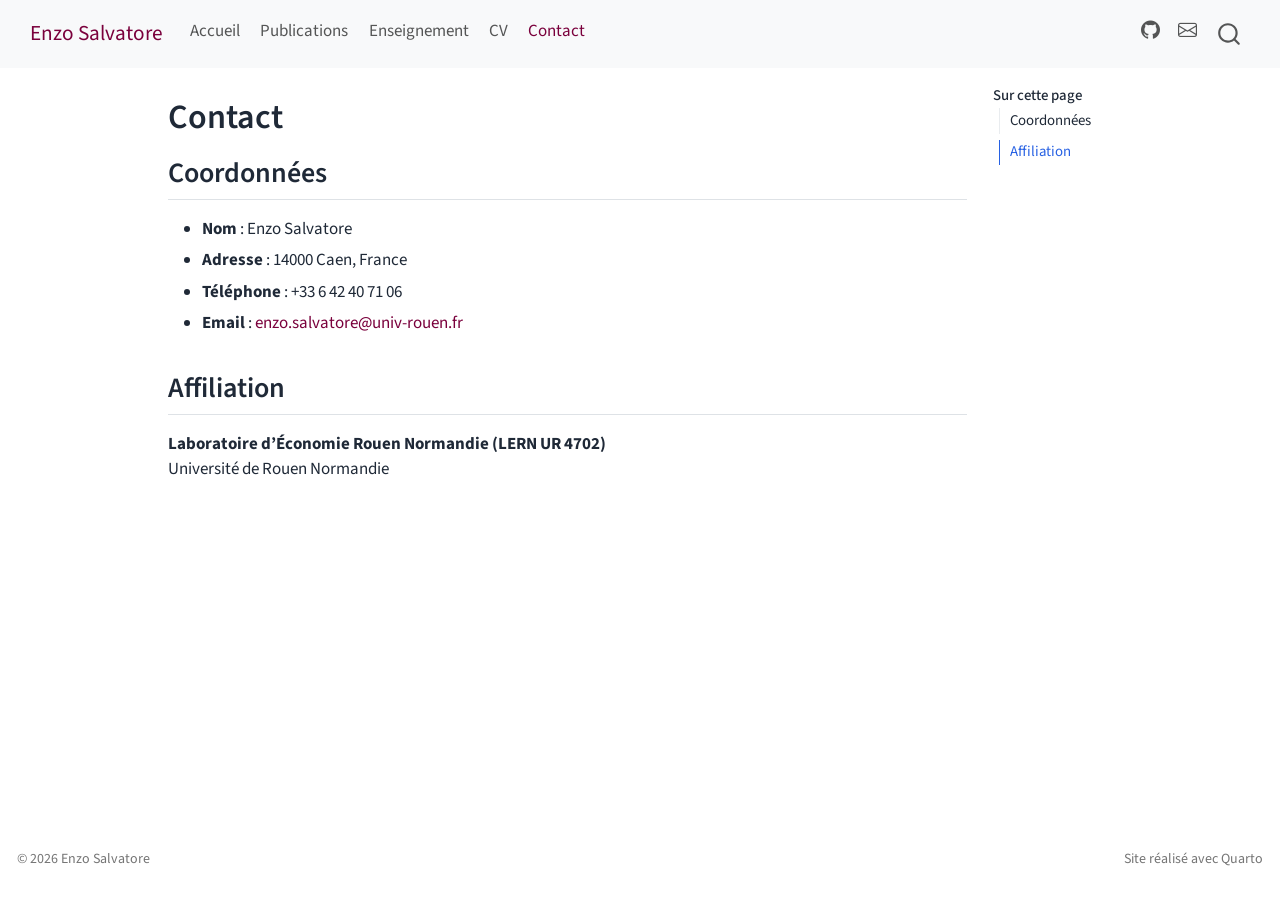
==== docs/contact.html @ 24134908 "Premier site" ====
<!DOCTYPE html>
<html xmlns="http://www.w3.org/1999/xhtml" lang="fr" xml:lang="fr"><head>

<meta charset="utf-8">
<meta name="generator" content="quarto-1.9.36">

<meta name="viewport" content="width=device-width, initial-scale=1.0, user-scalable=yes">


<title>Contact – Enzo Salvatore</title>
<style>
/* Default styles provided by pandoc.
** See https://pandoc.org/MANUAL.html#variables-for-html for config info.
*/
code{white-space: pre-wrap;}
span.smallcaps{font-variant: small-caps;}
div.columns{display: flex; gap: min(4vw, 1.5em);}
div.column{flex: auto; overflow-x: auto;}
div.hanging-indent{margin-left: 1.5em; text-indent: -1.5em;}
ul.task-list{list-style: none;}
ul.task-list li input[type="checkbox"] {
  width: 0.8em;
  margin: 0 0.8em 0.2em -1em; /* quarto-specific, see https://github.com/quarto-dev/quarto-cli/issues/4556 */ 
  vertical-align: middle;
}
</style>


<script src="site_libs/quarto-nav/quarto-nav.js"></script>
<script src="site_libs/quarto-nav/headroom.min.js"></script>
<script src="site_libs/clipboard/clipboard.min.js"></script>
<script src="site_libs/quarto-search/autocomplete.umd.js"></script>
<script src="site_libs/quarto-search/fuse.min.js"></script>
<script src="site_libs/quarto-search/quarto-search.js"></script>
<meta name="quarto:offset" content="./">
<script src="site_libs/quarto-html/quarto.js" type="module"></script>
<script src="site_libs/quarto-html/tabsets/tabsets.js" type="module"></script>
<script src="site_libs/quarto-html/popper.min.js"></script>
<script src="site_libs/quarto-html/tippy.umd.min.js"></script>
<script src="site_libs/quarto-html/anchor.min.js"></script>
<link href="site_libs/quarto-html/tippy.css" rel="stylesheet">
<link href="site_libs/quarto-html/quarto-syntax-highlighting-845c23b38eaddc0f92fda52bfe77a8c8.css" rel="stylesheet" id="quarto-text-highlighting-styles">
<script src="site_libs/bootstrap/bootstrap.min.js"></script>
<link href="site_libs/bootstrap/bootstrap-icons.css" rel="stylesheet">
<link href="site_libs/bootstrap/bootstrap-a0f9fd0d421825b736dc1bbcbcba2219.min.css" rel="stylesheet" append-hash="true" id="quarto-bootstrap" data-mode="light">
<script id="quarto-search-options" type="application/json">{
  "location": "navbar",
  "copy-button": false,
  "collapse-after": 3,
  "panel-placement": "end",
  "type": "overlay",
  "limit": 50,
  "keyboard-shortcut": [
    "f",
    "/",
    "s"
  ],
  "show-item-context": false,
  "language": {
    "search-no-results-text": "Pas de résultats",
    "search-matching-documents-text": "documents trouvés",
    "search-copy-link-title": "Copier le lien vers la recherche",
    "search-hide-matches-text": "Cacher les correspondances additionnelles",
    "search-more-match-text": "correspondance de plus dans ce document",
    "search-more-matches-text": "correspondances de plus dans ce document",
    "search-clear-button-title": "Effacer",
    "search-text-placeholder": "",
    "search-detached-cancel-button-title": "Annuler",
    "search-submit-button-title": "Envoyer",
    "search-label": "Recherche"
  }
}</script>
<style>html{ scroll-behavior: smooth; }</style>


<link rel="stylesheet" href="styles.css">
</head>

<body class="nav-fixed quarto-light">

<div id="quarto-search-results"></div>
  <header id="quarto-header" class="headroom fixed-top">
    <nav class="navbar navbar-expand-lg " data-bs-theme="dark">
      <div class="navbar-container container-fluid">
      <div class="navbar-brand-container mx-auto">
    <a class="navbar-brand" href="./index.html">
    <span class="navbar-title">Enzo Salvatore</span>
    </a>
  </div>
            <div id="quarto-search" class="" title="Recherche"></div>
          <button class="navbar-toggler" type="button" data-bs-toggle="collapse" data-bs-target="#navbarCollapse" aria-controls="navbarCollapse" role="menu" aria-expanded="false" aria-label="Basculer la navigation" onclick="if (window.quartoToggleHeadroom) { window.quartoToggleHeadroom(); }">
  <span class="navbar-toggler-icon"></span>
</button>
          <div class="collapse navbar-collapse" id="navbarCollapse">
            <ul class="navbar-nav navbar-nav-scroll me-auto">
  <li class="nav-item">
    <a class="nav-link" href="./index.html"> 
<span class="menu-text">Accueil</span></a>
  </li>  
  <li class="nav-item">
    <a class="nav-link" href="./publications.html"> 
<span class="menu-text">Publications</span></a>
  </li>  
  <li class="nav-item">
    <a class="nav-link" href="./enseignement.html"> 
<span class="menu-text">Enseignement</span></a>
  </li>  
  <li class="nav-item">
    <a class="nav-link" href="./cv.html"> 
<span class="menu-text">CV</span></a>
  </li>  
  <li class="nav-item">
    <a class="nav-link active" href="./contact.html" aria-current="page"> 
<span class="menu-text">Contact</span></a>
  </li>  
</ul>
            <ul class="navbar-nav navbar-nav-scroll ms-auto">
  <li class="nav-item compact">
    <a class="nav-link" href="https://github.com/VOTRE-USERNAME"> <i class="bi bi-github" role="img">
</i> 
<span class="menu-text"></span></a>
  </li>  
  <li class="nav-item compact">
    <a class="nav-link" href="mailto:enzo.salvatore@univ-rouen.fr"> <i class="bi bi-envelope" role="img">
</i> 
<span class="menu-text"></span></a>
  </li>  
</ul>
          </div> <!-- /navcollapse -->
            <div class="quarto-navbar-tools">
</div>
      </div> <!-- /container-fluid -->
    </nav>
</header>
<!-- content -->
<div id="quarto-content" class="quarto-container page-columns page-rows-contents page-layout-article page-navbar">
<!-- sidebar -->
<!-- margin-sidebar -->
    <div id="quarto-margin-sidebar" class="sidebar margin-sidebar">
        <nav id="TOC" role="doc-toc" class="toc-active">
    <h2 id="toc-title">Sur cette page</h2>
   
  <ul>
  <li><a href="#coordonnées" id="toc-coordonnées" class="nav-link active" data-scroll-target="#coordonnées">Coordonnées</a></li>
  <li><a href="#affiliation" id="toc-affiliation" class="nav-link" data-scroll-target="#affiliation">Affiliation</a></li>
  </ul>
</nav>
    </div>
<!-- main -->
<main class="content" id="quarto-document-content">

<header id="title-block-header" class="quarto-title-block default">
<div class="quarto-title">
<h1 class="title">Contact</h1>
</div>



<div class="quarto-title-meta">

    
  
    
  </div>
  


</header>


<section id="coordonnées" class="level2">
<h2 class="anchored" data-anchor-id="coordonnées">Coordonnées</h2>
<ul>
<li><strong>Nom</strong> : Enzo Salvatore</li>
<li><strong>Adresse</strong> : 14000 Caen, France</li>
<li><strong>Téléphone</strong> : +33 6 42 40 71 06</li>
<li><strong>Email</strong> : <a href="mailto:enzo.salvatore@univ-rouen.fr">enzo.salvatore@univ-rouen.fr</a></li>
</ul>
</section>
<section id="affiliation" class="level2">
<h2 class="anchored" data-anchor-id="affiliation">Affiliation</h2>
<p><strong>Laboratoire d’Économie Rouen Normandie (LERN UR 4702)</strong><br>
Université de Rouen Normandie</p>


</section>

</main> <!-- /main -->
<script id="quarto-html-after-body" type="application/javascript">
  window.document.addEventListener("DOMContentLoaded", function (event) {
    const icon = "";
    const anchorJS = new window.AnchorJS();
    anchorJS.options = {
      placement: 'right',
      icon: icon
    };
    anchorJS.add('.anchored');
    const isCodeAnnotation = (el) => {
      for (const clz of el.classList) {
        if (clz.startsWith('code-annotation-')) {                     
          return true;
        }
      }
      return false;
    }
    const onCopySuccess = function(e) {
      // button target
      const button = e.trigger;
      // don't keep focus
      button.blur();
      // flash "checked"
      button.classList.add('code-copy-button-checked');
      var currentTitle = button.getAttribute("title");
      button.setAttribute("title", "Copié");
      let tooltip;
      if (window.bootstrap) {
        button.setAttribute("data-bs-toggle", "tooltip");
        button.setAttribute("data-bs-placement", "left");
        button.setAttribute("data-bs-title", "Copié");
        tooltip = new bootstrap.Tooltip(button, 
          { trigger: "manual", 
            customClass: "code-copy-button-tooltip",
            offset: [0, -8]});
        tooltip.show();    
      }
      setTimeout(function() {
        if (tooltip) {
          tooltip.hide();
          button.removeAttribute("data-bs-title");
          button.removeAttribute("data-bs-toggle");
          button.removeAttribute("data-bs-placement");
        }
        button.setAttribute("title", currentTitle);
        button.classList.remove('code-copy-button-checked');
      }, 1000);
      // clear code selection
      e.clearSelection();
    }
    const getTextToCopy = function(trigger) {
      const outerScaffold = trigger.parentElement.cloneNode(true);
      const codeEl = outerScaffold.querySelector('code');
      for (const childEl of codeEl.children) {
        if (isCodeAnnotation(childEl)) {
          childEl.remove();
        }
      }
      return codeEl.innerText;
    }
    const clipboard = new window.ClipboardJS('.code-copy-button:not([data-in-quarto-modal])', {
      text: getTextToCopy
    });
    clipboard.on('success', onCopySuccess);
    if (window.document.getElementById('quarto-embedded-source-code-modal')) {
      const clipboardModal = new window.ClipboardJS('.code-copy-button[data-in-quarto-modal]', {
        text: getTextToCopy,
        container: window.document.getElementById('quarto-embedded-source-code-modal')
      });
      clipboardModal.on('success', onCopySuccess);
    }
      var localhostRegex = new RegExp(/^(?:http|https):\/\/localhost\:?[0-9]*\//);
      var mailtoRegex = new RegExp(/^mailto:/);
        var filterRegex = new RegExp("https:\/\/VOTRE-USERNAME\.github\.io\/site-perso\/");
      var isInternal = (href) => {
          return filterRegex.test(href) || localhostRegex.test(href) || mailtoRegex.test(href);
      }
      // Inspect non-navigation links and adorn them if external
     var links = window.document.querySelectorAll('a[href]:not(.nav-link):not(.navbar-brand):not(.toc-action):not(.sidebar-link):not(.sidebar-item-toggle):not(.pagination-link):not(.no-external):not([aria-hidden]):not(.dropdown-item):not(.quarto-navigation-tool):not(.about-link)');
      for (var i=0; i<links.length; i++) {
        const link = links[i];
        if (!isInternal(link.href)) {
          // undo the damage that might have been done by quarto-nav.js in the case of
          // links that we want to consider external
          if (link.dataset.originalHref !== undefined) {
            link.href = link.dataset.originalHref;
          }
        }
      }
    function tippyHover(el, contentFn, onTriggerFn, onUntriggerFn) {
      const config = {
        allowHTML: true,
        maxWidth: 500,
        delay: 100,
        arrow: false,
        appendTo: function(el) {
            return el.parentElement;
        },
        interactive: true,
        interactiveBorder: 10,
        theme: 'quarto',
        placement: 'bottom-start',
      };
      if (contentFn) {
        config.content = contentFn;
      }
      if (onTriggerFn) {
        config.onTrigger = onTriggerFn;
      }
      if (onUntriggerFn) {
        config.onUntrigger = onUntriggerFn;
      }
      window.tippy(el, config); 
    }
    const noterefs = window.document.querySelectorAll('a[role="doc-noteref"]');
    for (var i=0; i<noterefs.length; i++) {
      const ref = noterefs[i];
      tippyHover(ref, function() {
        // use id or data attribute instead here
        let href = ref.getAttribute('data-footnote-href') || ref.getAttribute('href');
        try { href = new URL(href).hash; } catch {}
        const id = href.replace(/^#\/?/, "");
        const note = window.document.getElementById(id);
        if (note) {
          return note.innerHTML;
        } else {
          return "";
        }
      });
    }
    const xrefs = window.document.querySelectorAll('a.quarto-xref');
    const processXRef = (id, note) => {
      // Strip column container classes
      const stripColumnClz = (el) => {
        el.classList.remove("page-full", "page-columns");
        if (el.children) {
          for (const child of el.children) {
            stripColumnClz(child);
          }
        }
      }
      stripColumnClz(note)
      if (id === null || id.startsWith('sec-')) {
        // Special case sections, only their first couple elements
        const container = document.createElement("div");
        if (note.children && note.children.length > 2) {
          container.appendChild(note.children[0].cloneNode(true));
          for (let i = 1; i < note.children.length; i++) {
            const child = note.children[i];
            if (child.tagName === "P" && child.innerText === "") {
              continue;
            } else {
              container.appendChild(child.cloneNode(true));
              break;
            }
          }
          if (window.Quarto?.typesetMath) {
            window.Quarto.typesetMath(container);
          }
          return container.innerHTML
        } else {
          if (window.Quarto?.typesetMath) {
            window.Quarto.typesetMath(note);
          }
          return note.innerHTML;
        }
      } else {
        // Remove any anchor links if they are present
        const anchorLink = note.querySelector('a.anchorjs-link');
        if (anchorLink) {
          anchorLink.remove();
        }
        if (window.Quarto?.typesetMath) {
          window.Quarto.typesetMath(note);
        }
        if (note.classList.contains("callout")) {
          return note.outerHTML;
        } else {
          return note.innerHTML;
        }
      }
    }
    for (var i=0; i<xrefs.length; i++) {
      const xref = xrefs[i];
      tippyHover(xref, undefined, function(instance) {
        instance.disable();
        let url = xref.getAttribute('href');
        let hash = undefined; 
        if (url.startsWith('#')) {
          hash = url;
        } else {
          try { hash = new URL(url).hash; } catch {}
        }
        if (hash) {
          const id = hash.replace(/^#\/?/, "");
          const note = window.document.getElementById(id);
          if (note !== null) {
            try {
              const html = processXRef(id, note.cloneNode(true));
              instance.setContent(html);
            } finally {
              instance.enable();
              instance.show();
            }
          } else {
            // See if we can fetch this
            fetch(url.split('#')[0])
            .then(res => res.text())
            .then(html => {
              const parser = new DOMParser();
              const htmlDoc = parser.parseFromString(html, "text/html");
              const note = htmlDoc.getElementById(id);
              if (note !== null) {
                const html = processXRef(id, note);
                instance.setContent(html);
              } 
            }).finally(() => {
              instance.enable();
              instance.show();
            });
          }
        } else {
          // See if we can fetch a full url (with no hash to target)
          // This is a special case and we should probably do some content thinning / targeting
          fetch(url)
          .then(res => res.text())
          .then(html => {
            const parser = new DOMParser();
            const htmlDoc = parser.parseFromString(html, "text/html");
            const note = htmlDoc.querySelector('main.content');
            if (note !== null) {
              // This should only happen for chapter cross references
              // (since there is no id in the URL)
              // remove the first header
              if (note.children.length > 0 && note.children[0].tagName === "HEADER") {
                note.children[0].remove();
              }
              const html = processXRef(null, note);
              instance.setContent(html);
            } 
          }).finally(() => {
            instance.enable();
            instance.show();
          });
        }
      }, function(instance) {
      });
    }
        let selectedAnnoteEl;
        const selectorForAnnotation = ( cell, annotation) => {
          let cellAttr = 'data-code-cell="' + cell + '"';
          let lineAttr = 'data-code-annotation="' +  annotation + '"';
          const selector = 'span[' + cellAttr + '][' + lineAttr + ']';
          return selector;
        }
        const selectCodeLines = (annoteEl) => {
          const doc = window.document;
          const targetCell = annoteEl.getAttribute("data-target-cell");
          const targetAnnotation = annoteEl.getAttribute("data-target-annotation");
          const annoteSpan = window.document.querySelector(selectorForAnnotation(targetCell, targetAnnotation));
          const lines = annoteSpan.getAttribute("data-code-lines").split(",");
          const lineIds = lines.map((line) => {
            return targetCell + "-" + line;
          })
          let top = null;
          let height = null;
          let parent = null;
          if (lineIds.length > 0) {
              //compute the position of the single el (top and bottom and make a div)
              const el = window.document.getElementById(lineIds[0]);
              top = el.offsetTop;
              height = el.offsetHeight;
              parent = el.parentElement.parentElement;
            if (lineIds.length > 1) {
              const lastEl = window.document.getElementById(lineIds[lineIds.length - 1]);
              const bottom = lastEl.offsetTop + lastEl.offsetHeight;
              height = bottom - top;
            }
            if (top !== null && height !== null && parent !== null) {
              // cook up a div (if necessary) and position it 
              let div = window.document.getElementById("code-annotation-line-highlight");
              if (div === null) {
                div = window.document.createElement("div");
                div.setAttribute("id", "code-annotation-line-highlight");
                div.style.position = 'absolute';
                parent.appendChild(div);
              }
              div.style.top = top - 2 + "px";
              div.style.height = height + 4 + "px";
              div.style.left = 0;
              let gutterDiv = window.document.getElementById("code-annotation-line-highlight-gutter");
              if (gutterDiv === null) {
                gutterDiv = window.document.createElement("div");
                gutterDiv.setAttribute("id", "code-annotation-line-highlight-gutter");
                gutterDiv.style.position = 'absolute';
                const codeCell = window.document.getElementById(targetCell);
                const gutter = codeCell.querySelector('.code-annotation-gutter');
                gutter.appendChild(gutterDiv);
              }
              gutterDiv.style.top = top - 2 + "px";
              gutterDiv.style.height = height + 4 + "px";
            }
            selectedAnnoteEl = annoteEl;
          }
        };
        const unselectCodeLines = () => {
          const elementsIds = ["code-annotation-line-highlight", "code-annotation-line-highlight-gutter"];
          elementsIds.forEach((elId) => {
            const div = window.document.getElementById(elId);
            if (div) {
              div.remove();
            }
          });
          selectedAnnoteEl = undefined;
        };
          // Handle positioning of the toggle
      window.addEventListener(
        "resize",
        throttle(() => {
          elRect = undefined;
          if (selectedAnnoteEl) {
            selectCodeLines(selectedAnnoteEl);
          }
        }, 10)
      );
      function throttle(fn, ms) {
      let throttle = false;
      let timer;
        return (...args) => {
          if(!throttle) { // first call gets through
              fn.apply(this, args);
              throttle = true;
          } else { // all the others get throttled
              if(timer) clearTimeout(timer); // cancel #2
              timer = setTimeout(() => {
                fn.apply(this, args);
                timer = throttle = false;
              }, ms);
          }
        };
      }
        // Attach click handler to the DT
        const annoteDls = window.document.querySelectorAll('dt[data-target-cell]');
        for (const annoteDlNode of annoteDls) {
          annoteDlNode.addEventListener('click', (event) => {
            const clickedEl = event.target;
            if (clickedEl !== selectedAnnoteEl) {
              unselectCodeLines();
              const activeEl = window.document.querySelector('dt[data-target-cell].code-annotation-active');
              if (activeEl) {
                activeEl.classList.remove('code-annotation-active');
              }
              selectCodeLines(clickedEl);
              clickedEl.classList.add('code-annotation-active');
            } else {
              // Unselect the line
              unselectCodeLines();
              clickedEl.classList.remove('code-annotation-active');
            }
          });
        }
    const findCites = (el) => {
      const parentEl = el.parentElement;
      if (parentEl) {
        const cites = parentEl.dataset.cites;
        if (cites) {
          return {
            el,
            cites: cites.split(' ')
          };
        } else {
          return findCites(el.parentElement)
        }
      } else {
        return undefined;
      }
    };
    var bibliorefs = window.document.querySelectorAll('a[role="doc-biblioref"]');
    for (var i=0; i<bibliorefs.length; i++) {
      const ref = bibliorefs[i];
      const citeInfo = findCites(ref);
      if (citeInfo) {
        tippyHover(citeInfo.el, function() {
          var popup = window.document.createElement('div');
          citeInfo.cites.forEach(function(cite) {
            var citeDiv = window.document.createElement('div');
            citeDiv.classList.add('hanging-indent');
            citeDiv.classList.add('csl-entry');
            var biblioDiv = window.document.getElementById('ref-' + cite);
            if (biblioDiv) {
              citeDiv.innerHTML = biblioDiv.innerHTML;
            }
            popup.appendChild(citeDiv);
          });
          return popup.innerHTML;
        });
      }
    }
  });
  </script>
</div> <!-- /content -->
<footer class="footer">
  <div class="nav-footer">
    <div class="nav-footer-left">
<p>© 2026 Enzo Salvatore</p>
</div>   
    <div class="nav-footer-center">
      &nbsp;
    </div>
    <div class="nav-footer-right">
<p>Site réalisé avec Quarto</p>
</div>
  </div>
</footer>




<script src="site_libs/quarto-html/zenscroll-min.js"></script>
</body></html>
---- docs/site_libs/quarto-html/tippy.css ----
.tippy-box[data-animation=fade][data-state=hidden]{opacity:0}[data-tippy-root]{max-width:calc(100vw - 10px)}.tippy-box{position:relative;background-color:#333;color:#fff;border-radius:4px;font-size:14px;line-height:1.4;white-space:normal;outline:0;transition-property:transform,visibility,opacity}.tippy-box[data-placement^=top]>.tippy-arrow{bottom:0}.tippy-box[data-placement^=top]>.tippy-arrow:before{bottom:-7px;left:0;border-width:8px 8px 0;border-top-color:initial;transform-origin:center top}.tippy-box[data-placement^=bottom]>.tippy-arrow{top:0}.tippy-box[data-placement^=bottom]>.tippy-arrow:before{top:-7px;left:0;border-width:0 8px 8px;border-bottom-color:initial;transform-origin:center bottom}.tippy-box[data-placement^=left]>.tippy-arrow{right:0}.tippy-box[data-placement^=left]>.tippy-arrow:before{border-width:8px 0 8px 8px;border-left-color:initial;right:-7px;transform-origin:center left}.tippy-box[data-placement^=right]>.tippy-arrow{left:0}.tippy-box[data-placement^=right]>.tippy-arrow:before{left:-7px;border-width:8px 8px 8px 0;border-right-color:initial;transform-origin:center right}.tippy-box[data-inertia][data-state=visible]{transition-timing-function:cubic-bezier(.54,1.5,.38,1.11)}.tippy-arrow{width:16px;height:16px;color:#333}.tippy-arrow:before{content:"";position:absolute;border-color:transparent;border-style:solid}.tippy-content{position:relative;padding:5px 9px;z-index:1}
---- docs/site_libs/quarto-html/quarto-syntax-highlighting-845c23b38eaddc0f92fda52bfe77a8c8.css ----
/* quarto syntax highlight colors */
:root {
  --quarto-hl-ot-color: #003B4F;
  --quarto-hl-at-color: #657422;
  --quarto-hl-ss-color: #20794D;
  --quarto-hl-an-color: #5E5E5E;
  --quarto-hl-fu-color: #4758AB;
  --quarto-hl-st-color: #20794D;
  --quarto-hl-cf-color: #003B4F;
  --quarto-hl-op-color: #5E5E5E;
  --quarto-hl-er-color: #AD0000;
  --quarto-hl-bn-color: #AD0000;
  --quarto-hl-al-color: #AD0000;
  --quarto-hl-va-color: #111111;
  --quarto-hl-bu-color: inherit;
  --quarto-hl-ex-color: inherit;
  --quarto-hl-pp-color: #AD0000;
  --quarto-hl-in-color: #5E5E5E;
  --quarto-hl-vs-color: #20794D;
  --quarto-hl-wa-color: #5E5E5E;
  --quarto-hl-do-color: #5E5E5E;
  --quarto-hl-im-color: #00769E;
  --quarto-hl-ch-color: #20794D;
  --quarto-hl-dt-color: #AD0000;
  --quarto-hl-fl-color: #AD0000;
  --quarto-hl-co-color: #5E5E5E;
  --quarto-hl-cv-color: #5E5E5E;
  --quarto-hl-cn-color: #8f5902;
  --quarto-hl-sc-color: #5E5E5E;
  --quarto-hl-dv-color: #AD0000;
  --quarto-hl-kw-color: #003B4F;
}

/* other quarto variables */
:root {
  --quarto-font-monospace: SFMono-Regular, Menlo, Monaco, Consolas, "Liberation Mono", "Courier New", monospace;
}

/* syntax highlight based on Pandoc's rules */
pre > code.sourceCode > span {
  color: #003B4F;
}

code.sourceCode > span {
  color: #003B4F;
}

div.sourceCode,
div.sourceCode pre.sourceCode {
  color: #003B4F;
}

/* Normal */
code span {
  color: #003B4F;
}

/* Alert */
code span.al {
  color: #AD0000;
  font-style: inherit;
}

/* Annotation */
code span.an {
  color: #5E5E5E;
  font-style: inherit;
}

/* Attribute */
code span.at {
  color: #657422;
  font-style: inherit;
}

/* BaseN */
code span.bn {
  color: #AD0000;
  font-style: inherit;
}

/* BuiltIn */
code span.bu {
  font-style: inherit;
}

/* ControlFlow */
code span.cf {
  color: #003B4F;
  font-weight: bold;
  font-style: inherit;
}

/* Char */
code span.ch {
  color: #20794D;
  font-style: inherit;
}

/* Constant */
code span.cn {
  color: #8f5902;
  font-style: inherit;
}

/* Comment */
code span.co {
  color: #5E5E5E;
  font-style: inherit;
}

/* CommentVar */
code span.cv {
  color: #5E5E5E;
  font-style: italic;
}

/* Documentation */
code span.do {
  color: #5E5E5E;
  font-style: italic;
}

/* DataType */
code span.dt {
  color: #AD0000;
  font-style: inherit;
}

/* DecVal */
code span.dv {
  color: #AD0000;
  font-style: inherit;
}

/* Error */
code span.er {
  color: #AD0000;
  font-style: inherit;
}

/* Extension */
code span.ex {
  font-style: inherit;
}

/* Float */
code span.fl {
  color: #AD0000;
  font-style: inherit;
}

/* Function */
code span.fu {
  color: #4758AB;
  font-style: inherit;
}

/* Import */
code span.im {
  color: #00769E;
  font-style: inherit;
}

/* Information */
code span.in {
  color: #5E5E5E;
  font-style: inherit;
}

/* Keyword */
code span.kw {
  color: #003B4F;
  font-weight: bold;
  font-style: inherit;
}

/* Operator */
code span.op {
  color: #5E5E5E;
  font-style: inherit;
}

/* Other */
code span.ot {
  color: #003B4F;
  font-style: inherit;
}

/* Preprocessor */
code span.pp {
  color: #AD0000;
  font-style: inherit;
}

/* SpecialChar */
code span.sc {
  color: #5E5E5E;
  font-style: inherit;
}

/* SpecialString */
code span.ss {
  color: #20794D;
  font-style: inherit;
}

/* String */
code span.st {
  color: #20794D;
  font-style: inherit;
}

/* Variable */
code span.va {
  color: #111111;
  font-style: inherit;
}

/* VerbatimString */
code span.vs {
  color: #20794D;
  font-style: inherit;
}

/* Warning */
code span.wa {
  color: #5E5E5E;
  font-style: italic;
}

.prevent-inlining {
  content: "</";
}

/*# sourceMappingURL=ac89f0bb514bba72461919f78549e31c.css.map */
---- docs/styles.css ----
:root {
  --enzo-bordeaux: #7a003c;
  --enzo-bordeaux-dark: #5d002e;
  --enzo-text: #1f2937;
  --enzo-muted: #6b7280;
  --enzo-bg-soft: #faf7f9;
  --enzo-border: rgba(122, 0, 60, 0.12);
}

body {
  color: var(--enzo-text);
}

a {
  color: var(--enzo-bordeaux);
  text-decoration: none;
}

a:hover {
  color: var(--enzo-bordeaux-dark);
  text-decoration: underline;
}

.navbar-brand,
.navbar-nav .nav-link.active,
.navbar-nav .nav-link:hover {
  color: var(--enzo-bordeaux) !important;
}

.quarto-title-banner {
  background: linear-gradient(90deg, rgba(122, 0, 60, 0.08), rgba(122, 0, 60, 0.02));
}

.hero-box {
  padding: 1.8rem;
  border: 1px solid var(--enzo-border);
  border-radius: 20px;
  background: var(--enzo-bg-soft);
  margin-bottom: 1.8rem;
}

.lead-text {
  font-size: 1.08rem;
  line-height: 1.7;
}

.link-row {
  margin-top: 1rem;
  font-weight: 600;
}

img.profile-photo {
  width: 280px;
  max-width: 100%;
  height: auto;
  border-radius: 18px;
  display: block;
  margin: 0 auto;
  box-shadow: 0 10px 28px rgba(0, 0, 0, 0.14);
  border: 3px solid rgba(122, 0, 60, 0.14);
}

.card-lite {
  padding: 1rem 1.2rem;
  border-left: 4px solid var(--enzo-bordeaux);
  background: #fff;
  box-shadow: 0 4px 18px rgba(0,0,0,0.04);
  border-radius: 12px;
  margin-bottom: 1rem;
}

.card-lite h3,
.card-lite h4 {
  margin-top: 0;
}

.section-note {
  color: var(--enzo-muted);
  font-size: 0.96rem;
}

.cv-block {
  margin-bottom: 1.5rem;
}

.cv-block h2,
.cv-block h3 {
  color: var(--enzo-bordeaux);
}

.contact-list li,
.quick-list li,
ul li {
  margin-bottom: 0.35rem;
}

.soft-box {
  padding: 1rem 1.2rem;
  background: var(--enzo-bg-soft);
  border: 1px solid var(--enzo-border);
  border-radius: 14px;
  margin-bottom: 1rem;
}

@media (max-width: 900px) {
  .hero-box {
    padding: 1.2rem;
  }

  img.profile-photo {
    width: 240px;
    margin-top: 0.5rem;
  }
}
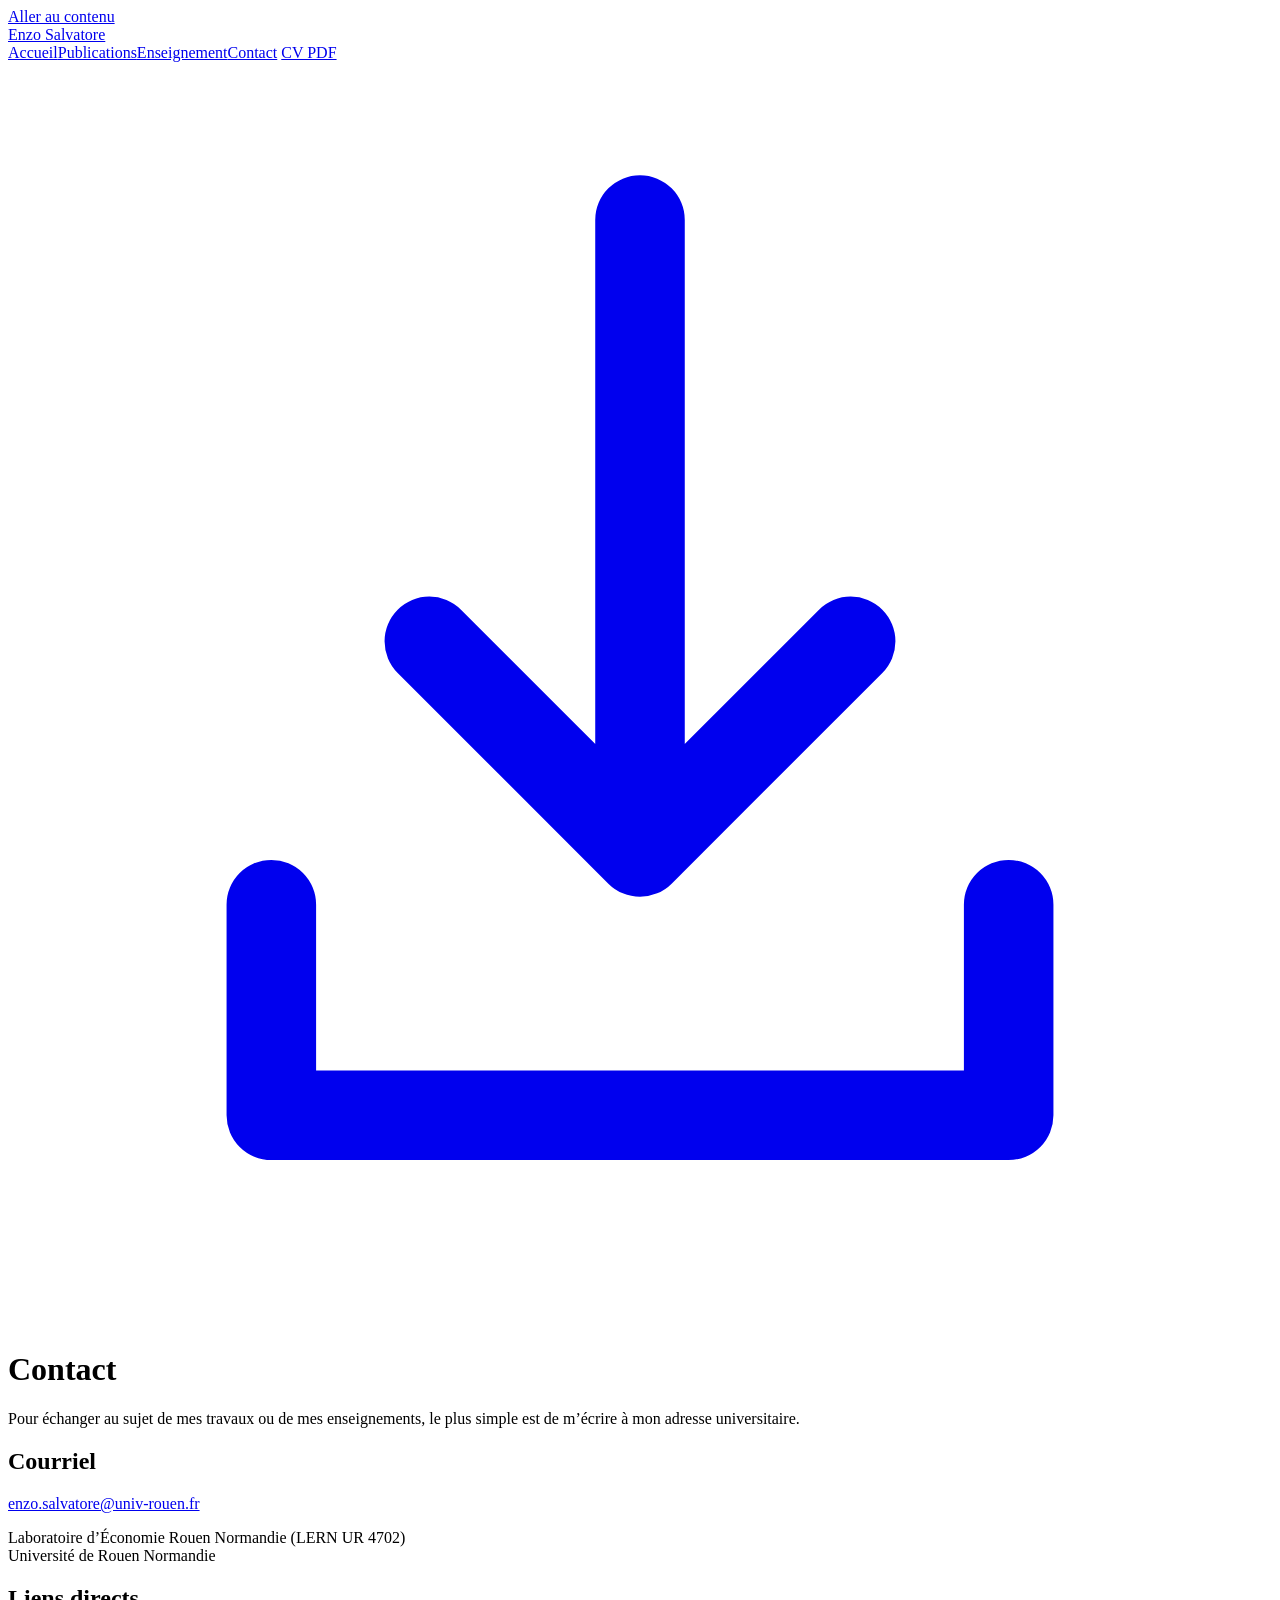
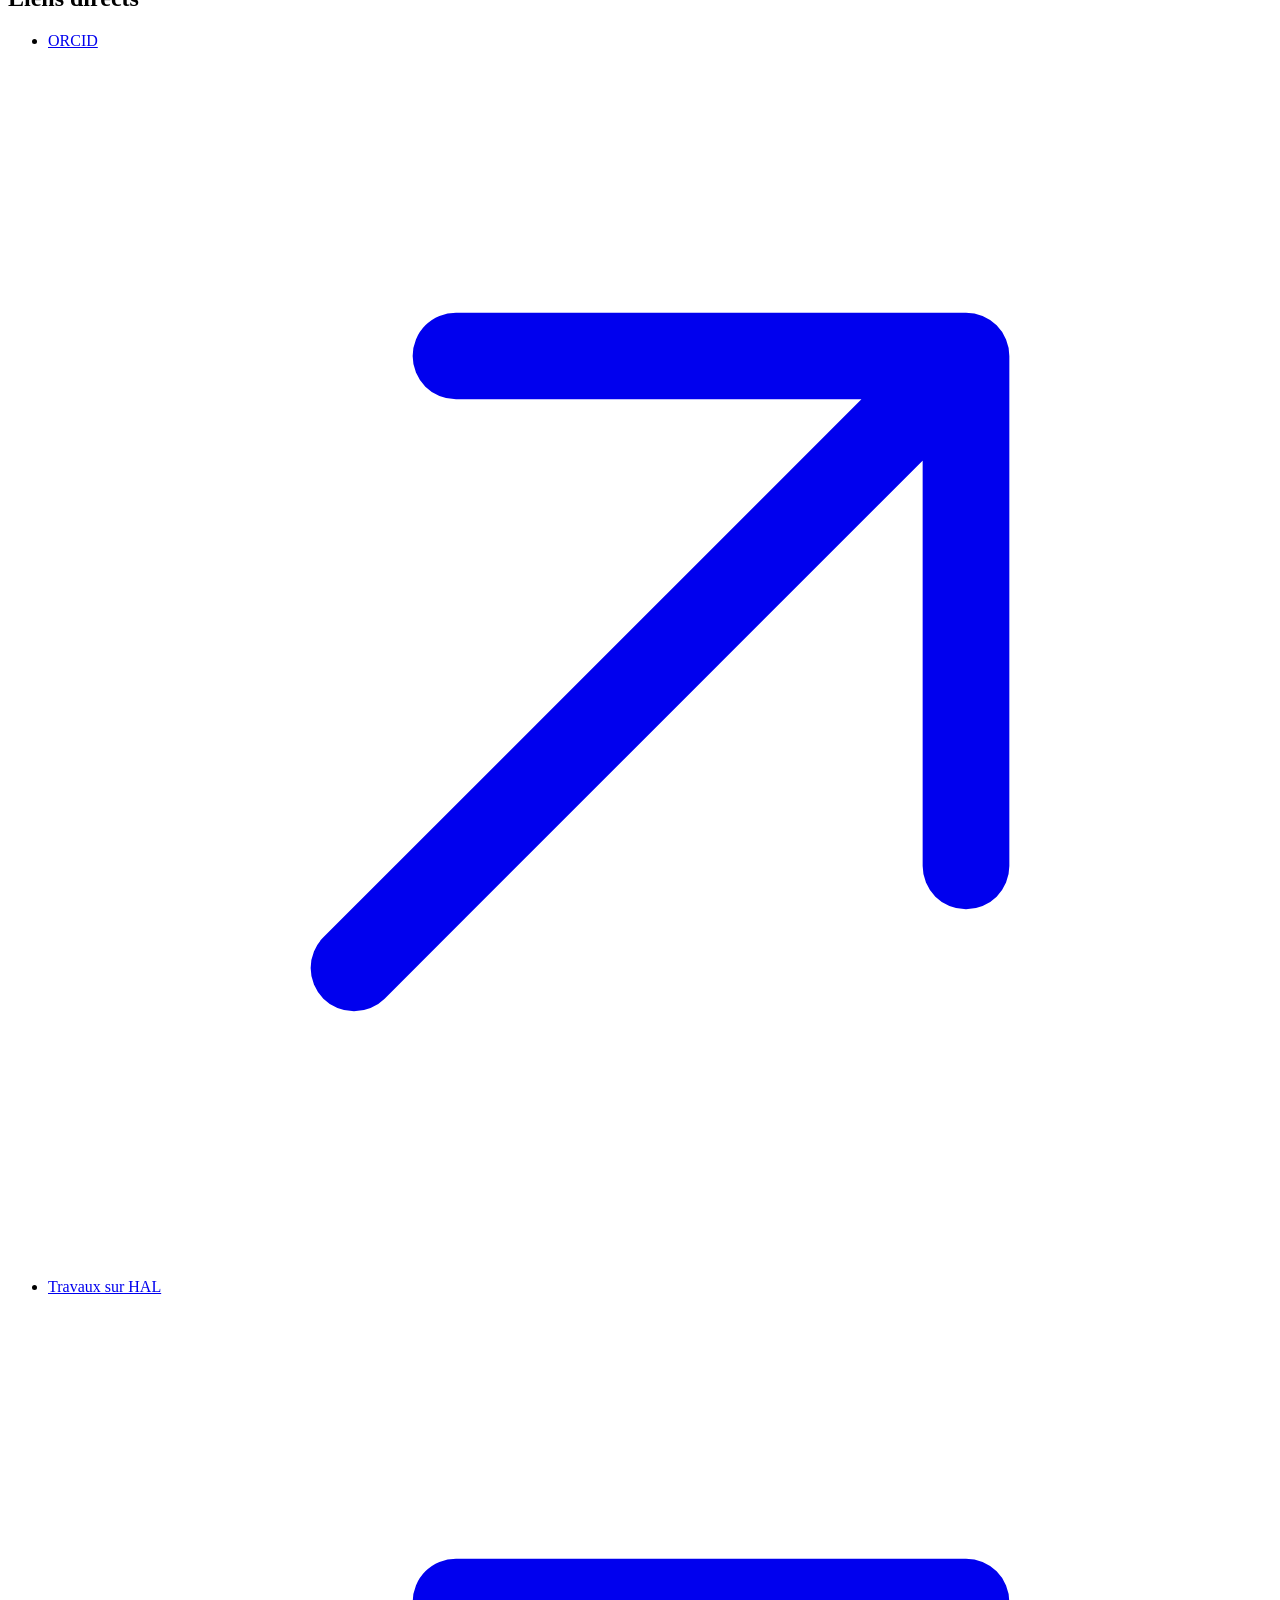
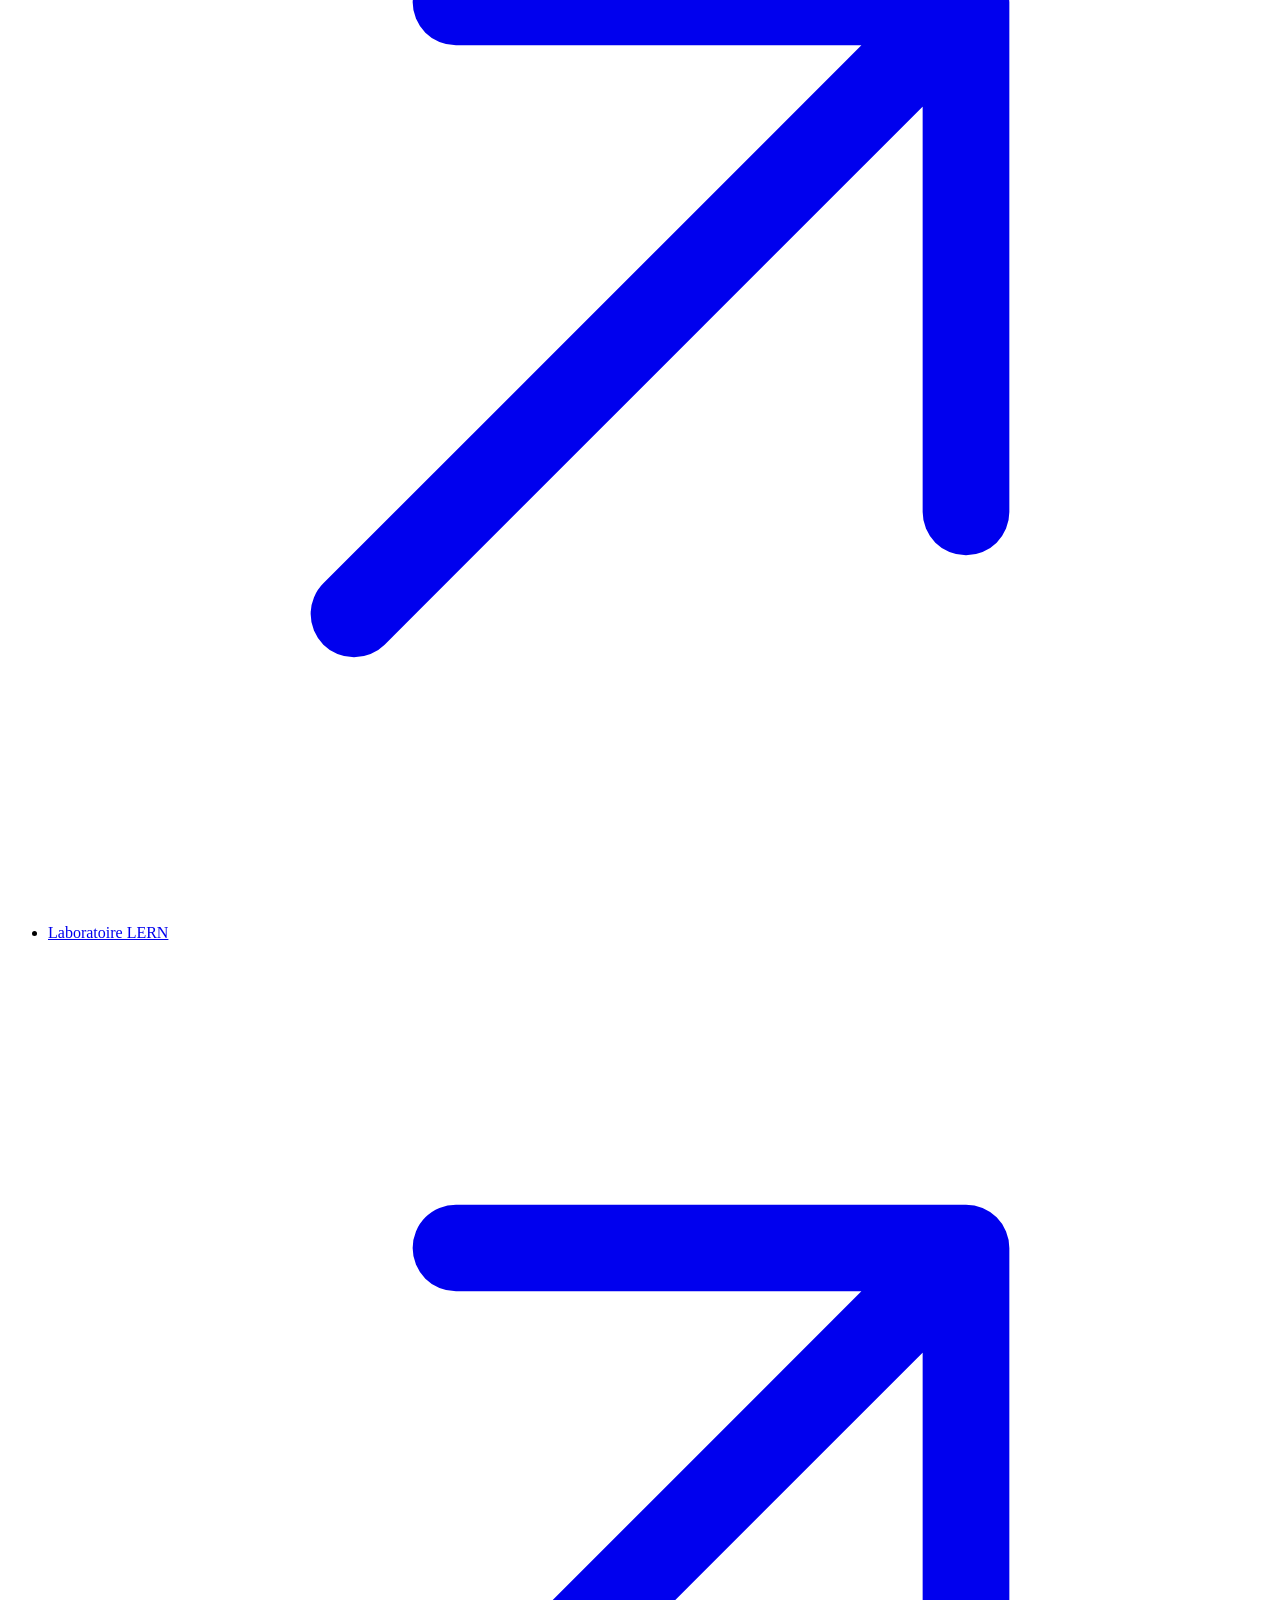
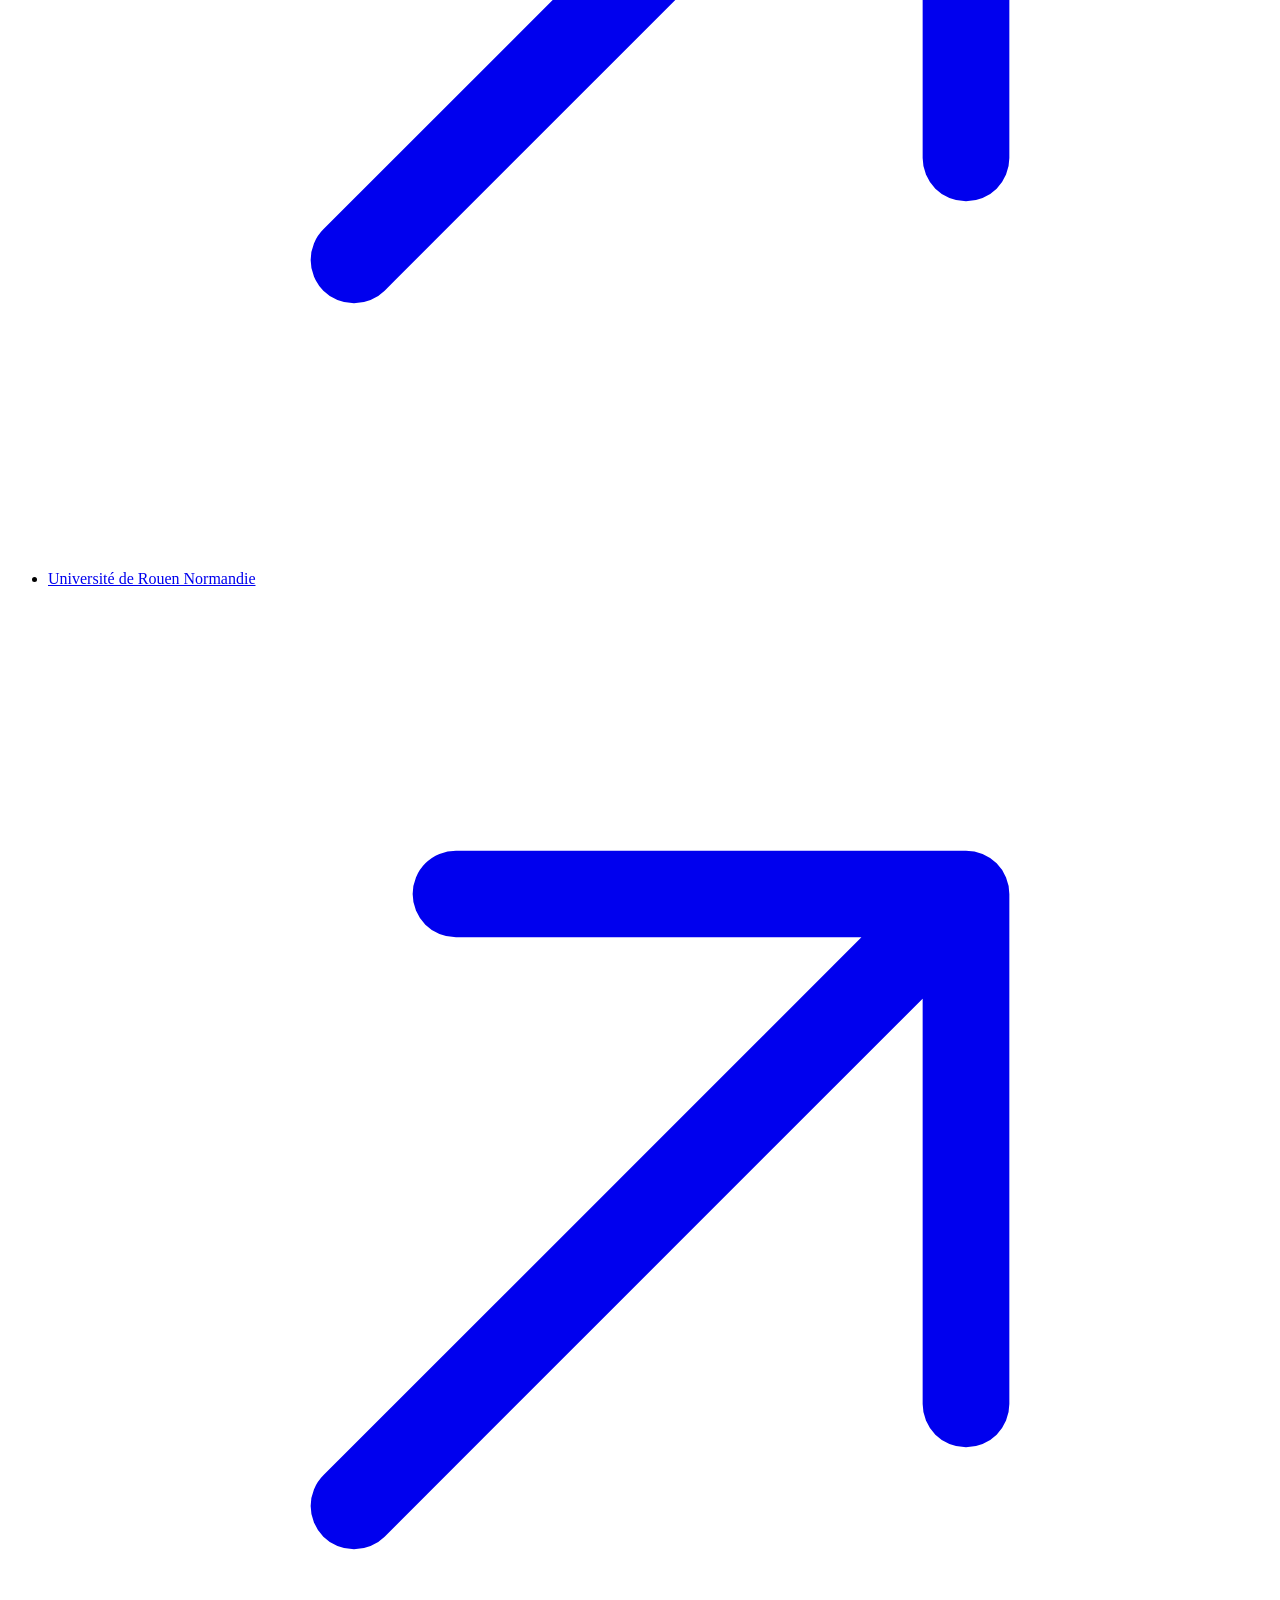
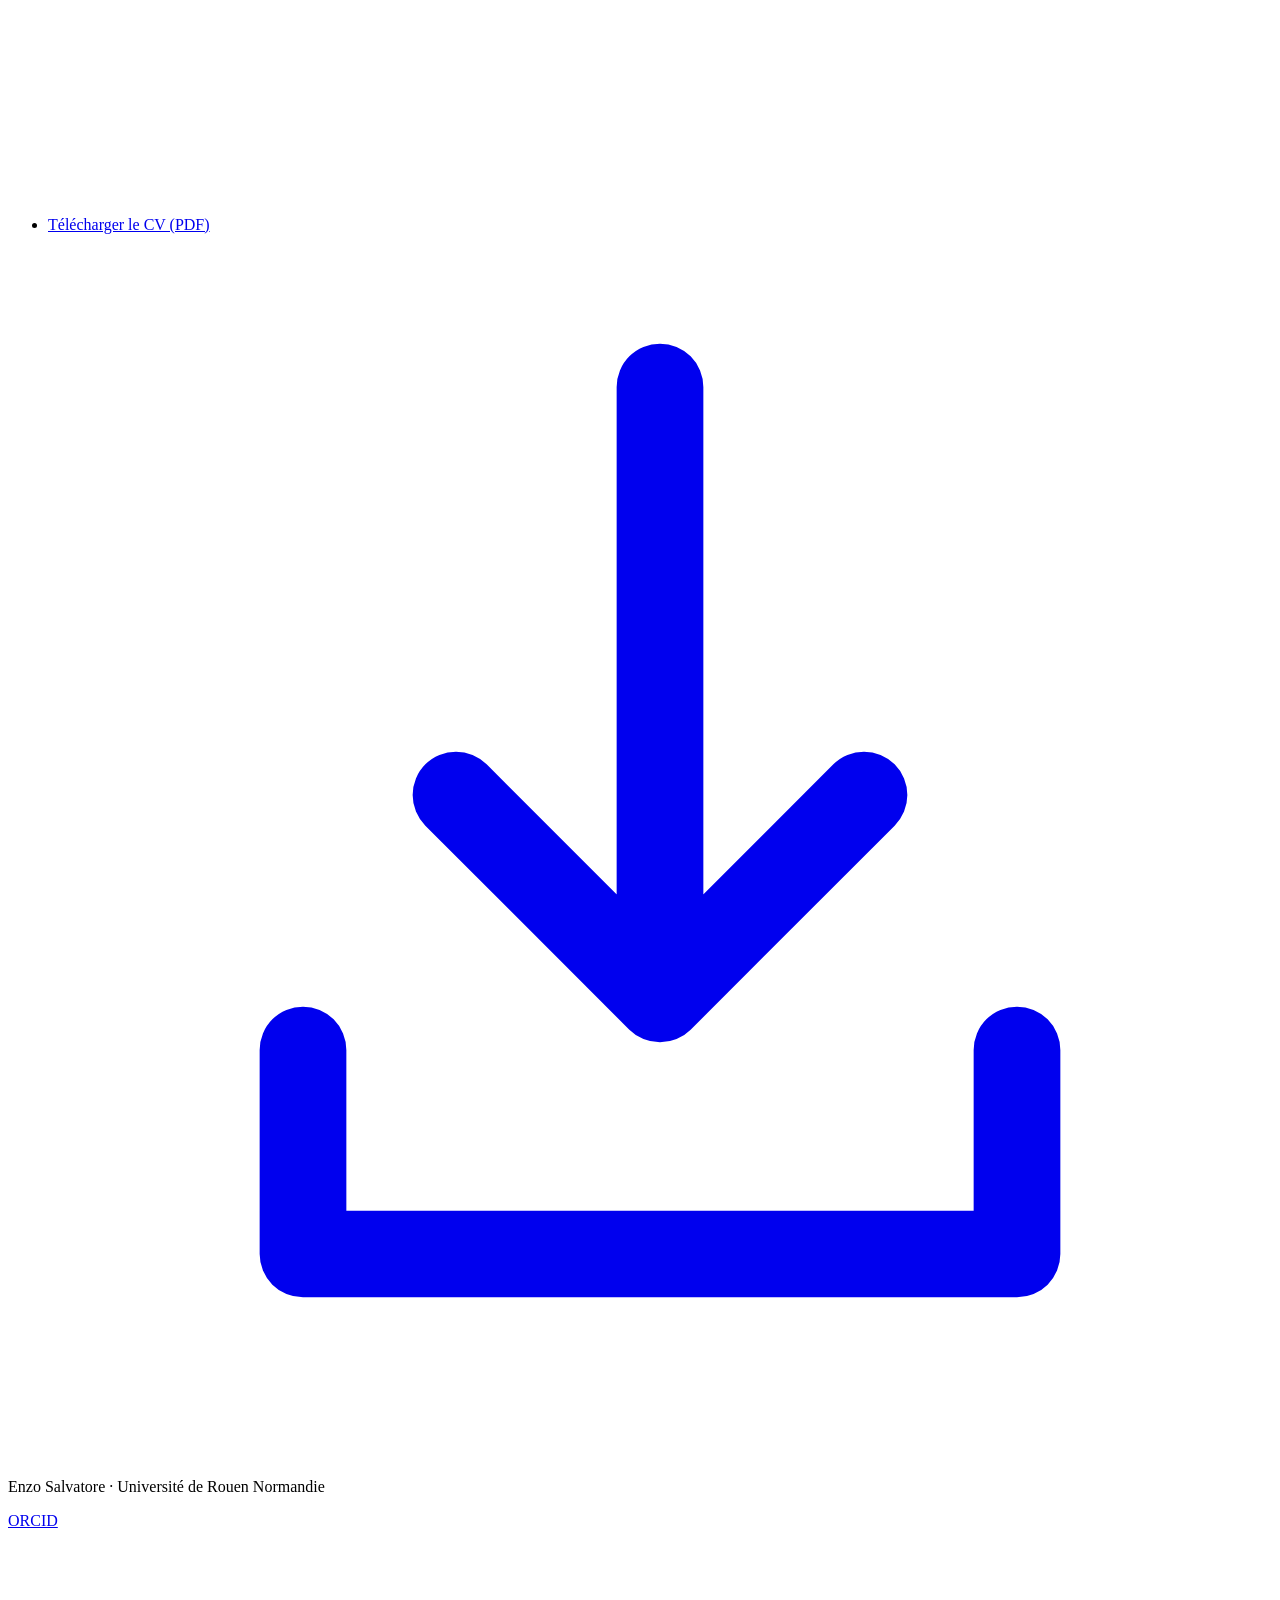
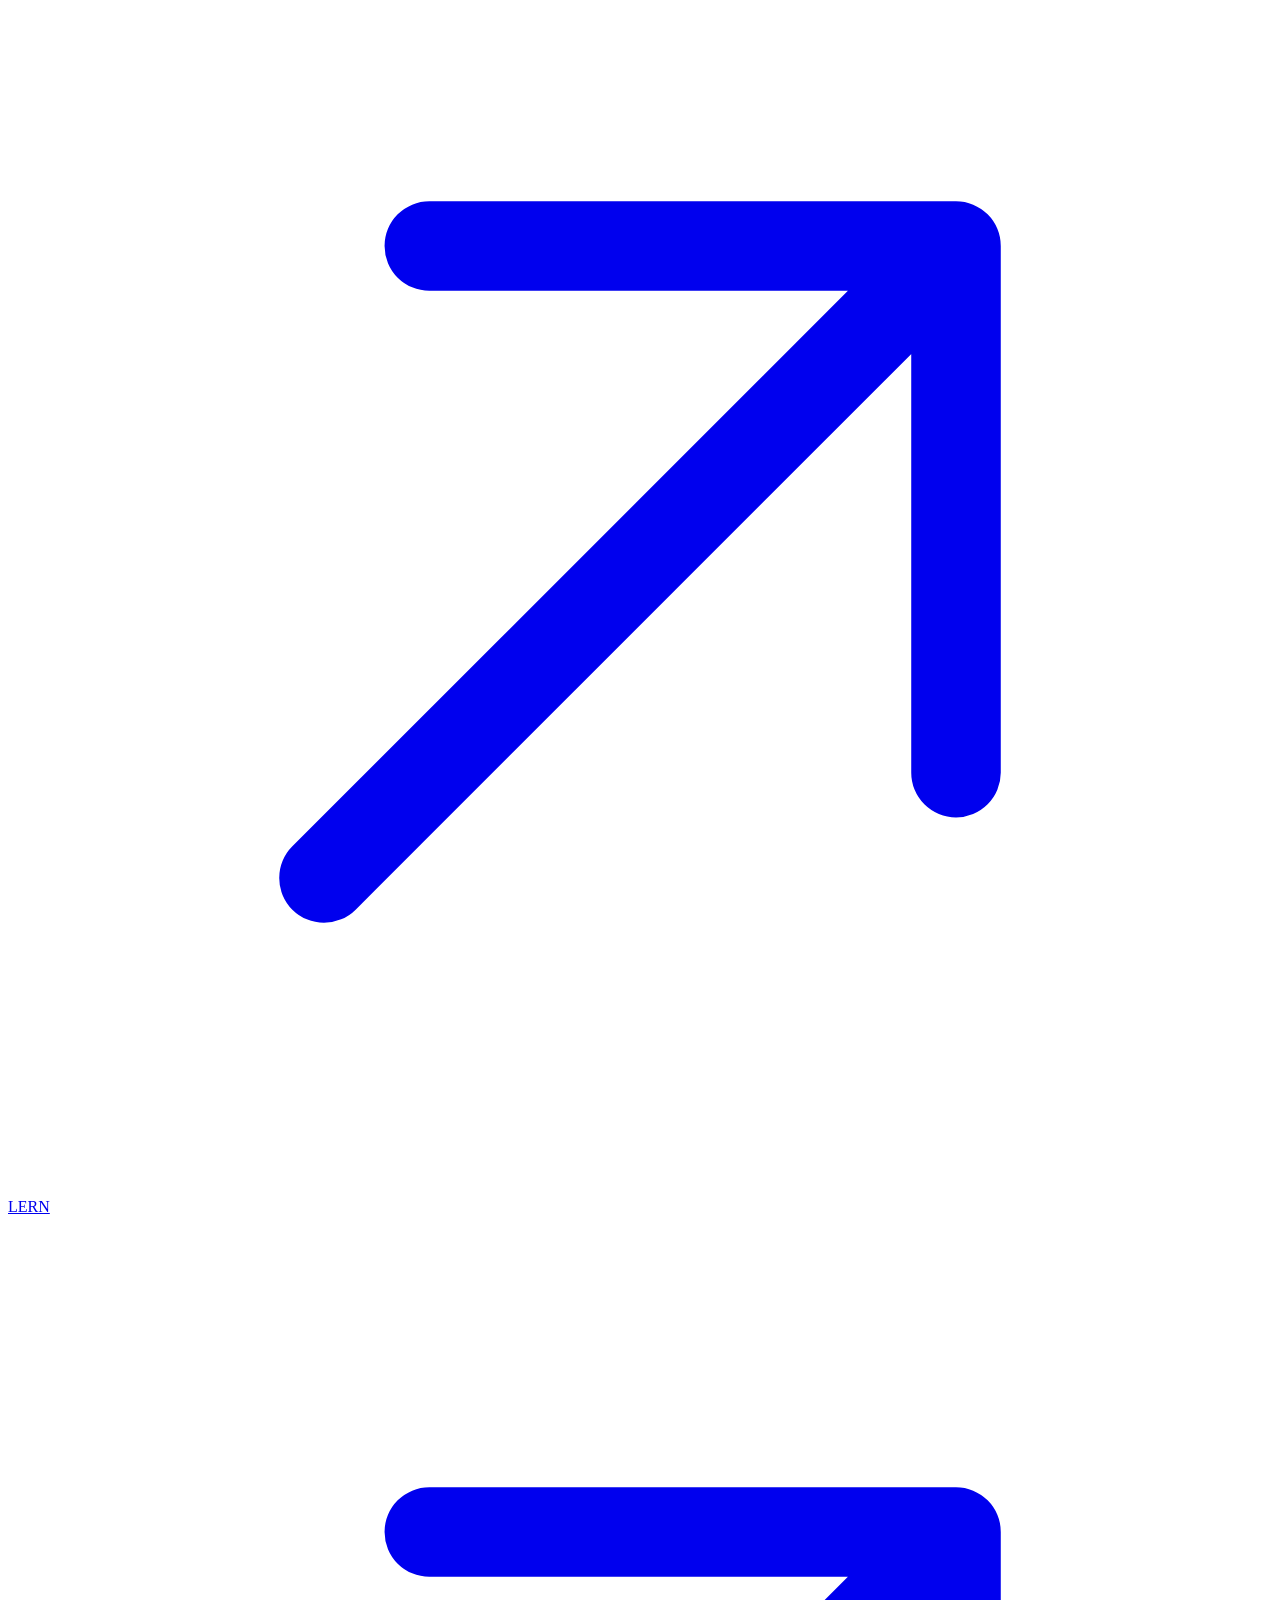
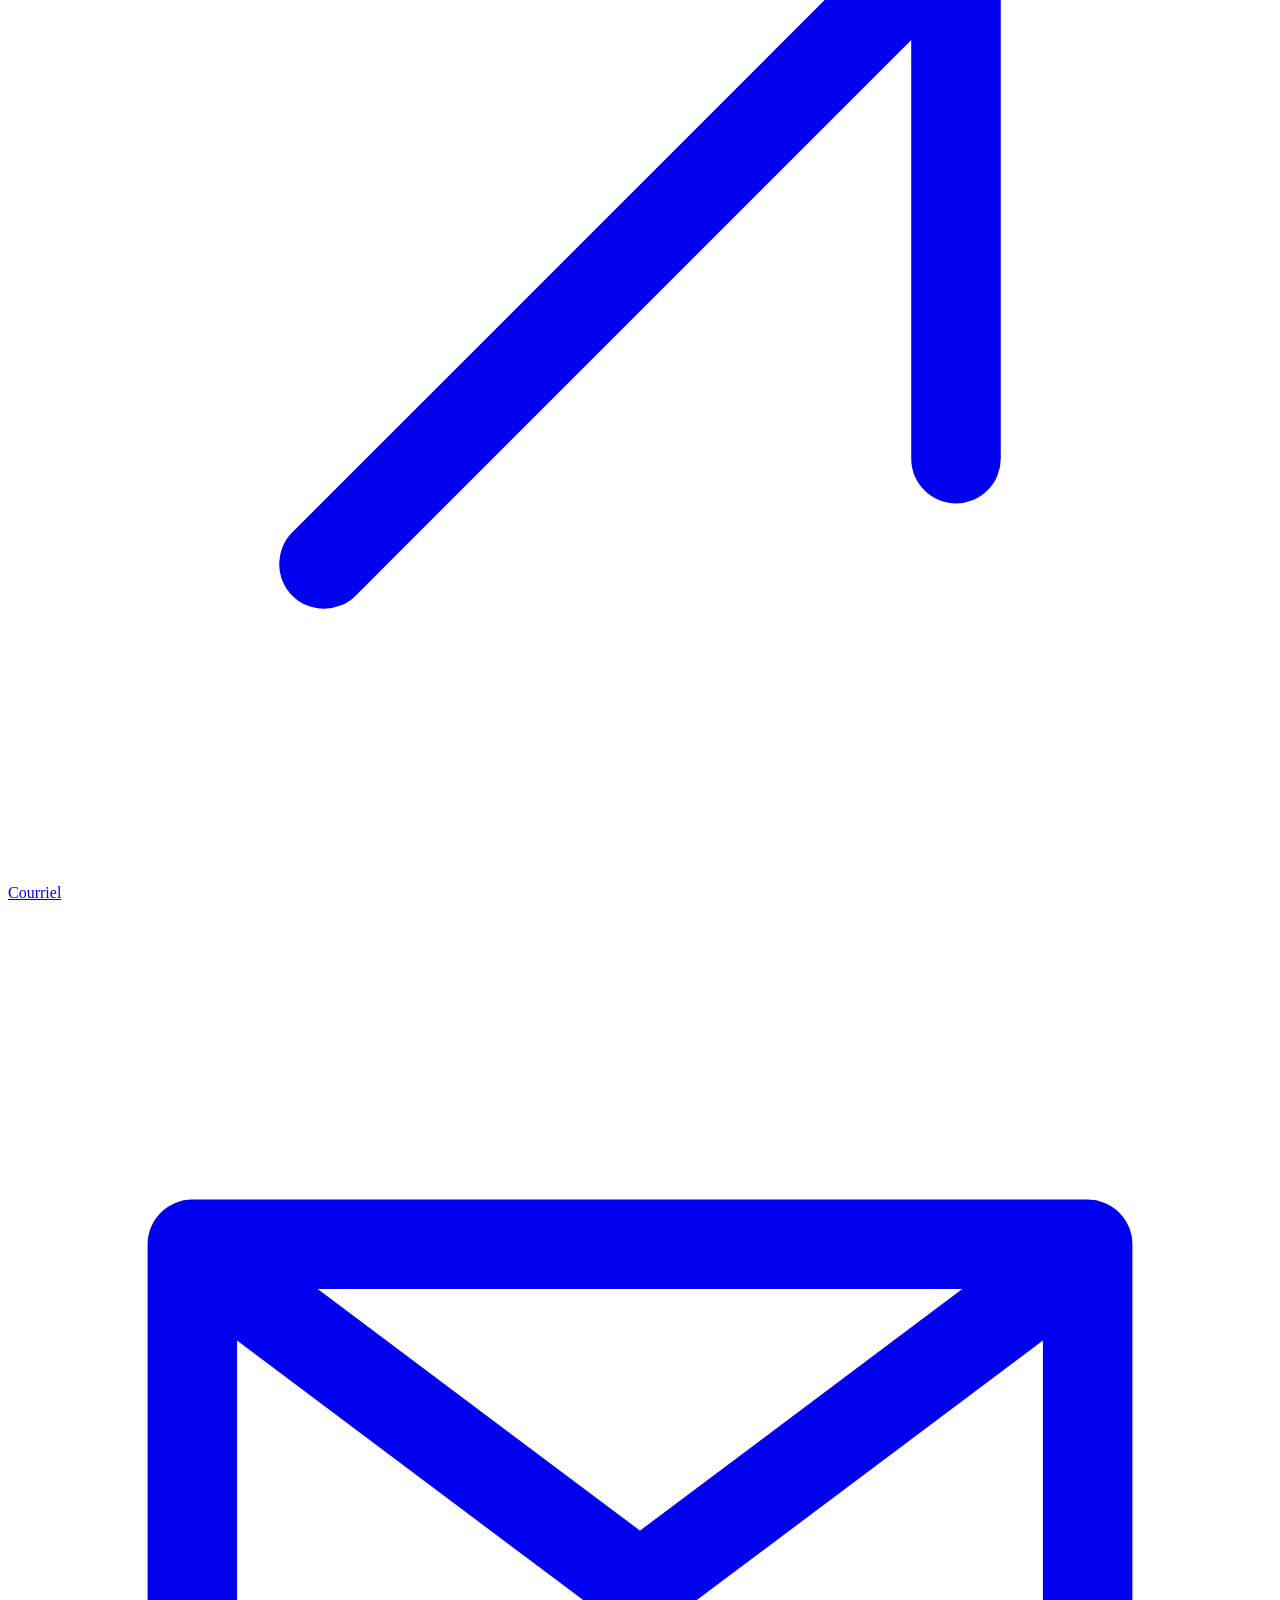
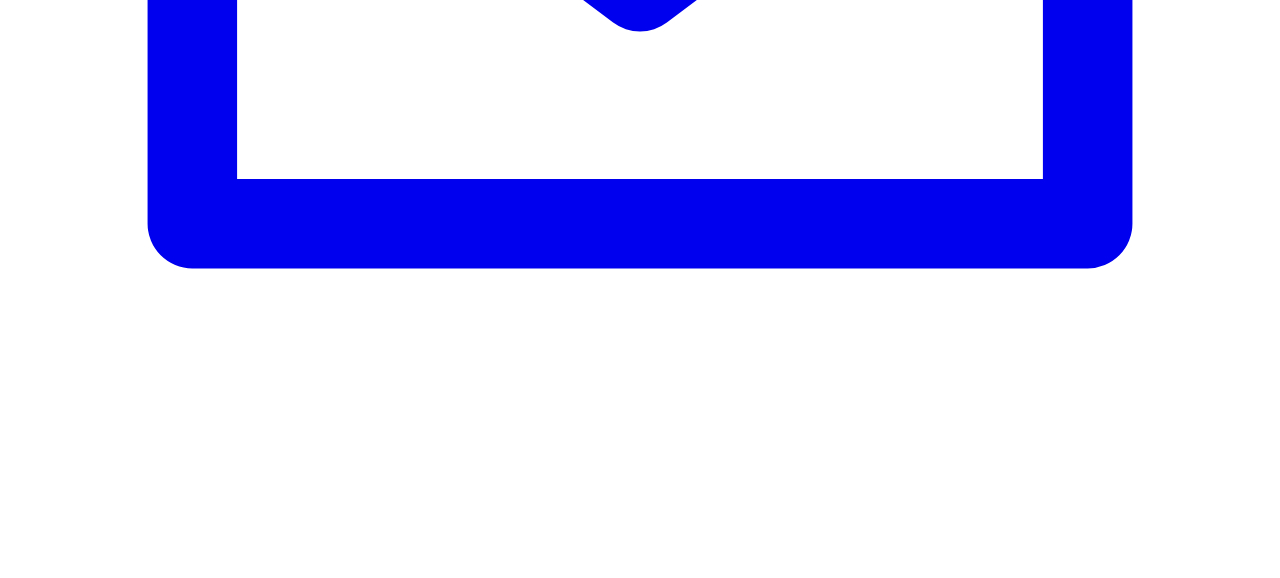
==== commit 3cba16da: "Mise à jour du site" ====
--- a/docs/contact.html
+++ b/docs/contact.html
@@ -1,608 +1,59 @@
-<!DOCTYPE html>
-<html xmlns="http://www.w3.org/1999/xhtml" lang="fr" xml:lang="fr"><head>
+<!doctype html>
+<html lang="fr">
+<head>
+  <meta charset="utf-8">
+  <meta name="viewport" content="width=device-width, initial-scale=1">
+  <title>Contact — Enzo Salvatore</title>
+  <meta name="description" content="Coordonnées professionnelles et liens académiques d’Enzo Salvatore.">
+  <link rel="canonical" href="https://salvatoreenzo.github.io/contact.html">
+  <meta property="og:type" content="website">
+  <meta property="og:title" content="Contact — Enzo Salvatore">
+  <meta property="og:description" content="Coordonnées professionnelles et liens académiques d’Enzo Salvatore.">
+  <meta property="og:url" content="https://salvatoreenzo.github.io/contact.html">
+  <meta property="og:image" content="https://salvatoreenzo.github.io/assets/img/portrait.webp">
+  <link rel="icon" type="image/svg+xml" href="assets/img/favicon.svg">
+  <link rel="stylesheet" href="assets/style.css">
+</head>
+<body>
+  <a class="skip" href="#contenu">Aller au contenu</a>
+  <header class="site-head">
+    <div class="container header-inner">
+      <a class="brand" href="index.html">Enzo Salvatore</a>
+      <nav class="site-nav" aria-label="Navigation principale">
+        <a href="index.html">Accueil</a><a href="publications.html">Publications</a><a href="enseignement.html">Enseignement</a><a href="contact.html" aria-current="page">Contact</a>
+        <a href="assets/docs/cv-enzo-salvatore.pdf" class="button primary small" download>CV PDF<svg aria-hidden="true" class="icon" viewBox="0 0 24 24" fill="none" stroke="currentColor" stroke-width="1.7" stroke-linecap="round" stroke-linejoin="round"><path d="M12 3v12m-4-4 4 4 4-4M5 16v4h14v-4"/></svg></a>
+      </nav>
+    </div>
+  </header>
+  <main id="contenu" class="container">
 
-<meta charset="utf-8">
-<meta name="generator" content="quarto-1.9.36">
-
-<meta name="viewport" content="width=device-width, initial-scale=1.0, user-scalable=yes">
-
-
-<title>Contact – Enzo Salvatore</title>
-<style>
-/* Default styles provided by pandoc.
-** See https://pandoc.org/MANUAL.html#variables-for-html for config info.
-*/
-code{white-space: pre-wrap;}
-span.smallcaps{font-variant: small-caps;}
-div.columns{display: flex; gap: min(4vw, 1.5em);}
-div.column{flex: auto; overflow-x: auto;}
-div.hanging-indent{margin-left: 1.5em; text-indent: -1.5em;}
-ul.task-list{list-style: none;}
-ul.task-list li input[type="checkbox"] {
-  width: 0.8em;
-  margin: 0 0.8em 0.2em -1em; /* quarto-specific, see https://github.com/quarto-dev/quarto-cli/issues/4556 */ 
-  vertical-align: middle;
-}
-</style>
-
-
-<script src="site_libs/quarto-nav/quarto-nav.js"></script>
-<script src="site_libs/quarto-nav/headroom.min.js"></script>
-<script src="site_libs/clipboard/clipboard.min.js"></script>
-<script src="site_libs/quarto-search/autocomplete.umd.js"></script>
-<script src="site_libs/quarto-search/fuse.min.js"></script>
-<script src="site_libs/quarto-search/quarto-search.js"></script>
-<meta name="quarto:offset" content="./">
-<script src="site_libs/quarto-html/quarto.js" type="module"></script>
-<script src="site_libs/quarto-html/tabsets/tabsets.js" type="module"></script>
-<script src="site_libs/quarto-html/popper.min.js"></script>
-<script src="site_libs/quarto-html/tippy.umd.min.js"></script>
-<script src="site_libs/quarto-html/anchor.min.js"></script>
-<link href="site_libs/quarto-html/tippy.css" rel="stylesheet">
-<link href="site_libs/quarto-html/quarto-syntax-highlighting-845c23b38eaddc0f92fda52bfe77a8c8.css" rel="stylesheet" id="quarto-text-highlighting-styles">
-<script src="site_libs/bootstrap/bootstrap.min.js"></script>
-<link href="site_libs/bootstrap/bootstrap-icons.css" rel="stylesheet">
-<link href="site_libs/bootstrap/bootstrap-a0f9fd0d421825b736dc1bbcbcba2219.min.css" rel="stylesheet" append-hash="true" id="quarto-bootstrap" data-mode="light">
-<script id="quarto-search-options" type="application/json">{
-  "location": "navbar",
-  "copy-button": false,
-  "collapse-after": 3,
-  "panel-placement": "end",
-  "type": "overlay",
-  "limit": 50,
-  "keyboard-shortcut": [
-    "f",
-    "/",
-    "s"
-  ],
-  "show-item-context": false,
-  "language": {
-    "search-no-results-text": "Pas de résultats",
-    "search-matching-documents-text": "documents trouvés",
-    "search-copy-link-title": "Copier le lien vers la recherche",
-    "search-hide-matches-text": "Cacher les correspondances additionnelles",
-    "search-more-match-text": "correspondance de plus dans ce document",
-    "search-more-matches-text": "correspondances de plus dans ce document",
-    "search-clear-button-title": "Effacer",
-    "search-text-placeholder": "",
-    "search-detached-cancel-button-title": "Annuler",
-    "search-submit-button-title": "Envoyer",
-    "search-label": "Recherche"
-  }
-}</script>
-<style>html{ scroll-behavior: smooth; }</style>
-
-
-<link rel="stylesheet" href="styles.css">
-</head>
-
-<body class="nav-fixed quarto-light">
-
-<div id="quarto-search-results"></div>
-  <header id="quarto-header" class="headroom fixed-top">
-    <nav class="navbar navbar-expand-lg " data-bs-theme="dark">
-      <div class="navbar-container container-fluid">
-      <div class="navbar-brand-container mx-auto">
-    <a class="navbar-brand" href="./index.html">
-    <span class="navbar-title">Enzo Salvatore</span>
-    </a>
-  </div>
-            <div id="quarto-search" class="" title="Recherche"></div>
-          <button class="navbar-toggler" type="button" data-bs-toggle="collapse" data-bs-target="#navbarCollapse" aria-controls="navbarCollapse" role="menu" aria-expanded="false" aria-label="Basculer la navigation" onclick="if (window.quartoToggleHeadroom) { window.quartoToggleHeadroom(); }">
-  <span class="navbar-toggler-icon"></span>
-</button>
-          <div class="collapse navbar-collapse" id="navbarCollapse">
-            <ul class="navbar-nav navbar-nav-scroll me-auto">
-  <li class="nav-item">
-    <a class="nav-link" href="./index.html"> 
-<span class="menu-text">Accueil</span></a>
-  </li>  
-  <li class="nav-item">
-    <a class="nav-link" href="./publications.html"> 
-<span class="menu-text">Publications</span></a>
-  </li>  
-  <li class="nav-item">
-    <a class="nav-link" href="./enseignement.html"> 
-<span class="menu-text">Enseignement</span></a>
-  </li>  
-  <li class="nav-item">
-    <a class="nav-link" href="./cv.html"> 
-<span class="menu-text">CV</span></a>
-  </li>  
-  <li class="nav-item">
-    <a class="nav-link active" href="./contact.html" aria-current="page"> 
-<span class="menu-text">Contact</span></a>
-  </li>  
-</ul>
-            <ul class="navbar-nav navbar-nav-scroll ms-auto">
-  <li class="nav-item compact">
-    <a class="nav-link" href="https://github.com/VOTRE-USERNAME"> <i class="bi bi-github" role="img">
-</i> 
-<span class="menu-text"></span></a>
-  </li>  
-  <li class="nav-item compact">
-    <a class="nav-link" href="mailto:enzo.salvatore@univ-rouen.fr"> <i class="bi bi-envelope" role="img">
-</i> 
-<span class="menu-text"></span></a>
-  </li>  
-</ul>
-          </div> <!-- /navcollapse -->
-            <div class="quarto-navbar-tools">
-</div>
-      </div> <!-- /container-fluid -->
-    </nav>
-</header>
-<!-- content -->
-<div id="quarto-content" class="quarto-container page-columns page-rows-contents page-layout-article page-navbar">
-<!-- sidebar -->
-<!-- margin-sidebar -->
-    <div id="quarto-margin-sidebar" class="sidebar margin-sidebar">
-        <nav id="TOC" role="doc-toc" class="toc-active">
-    <h2 id="toc-title">Sur cette page</h2>
-   
-  <ul>
-  <li><a href="#coordonnées" id="toc-coordonnées" class="nav-link active" data-scroll-target="#coordonnées">Coordonnées</a></li>
-  <li><a href="#affiliation" id="toc-affiliation" class="nav-link" data-scroll-target="#affiliation">Affiliation</a></li>
-  </ul>
-</nav>
+    <div class="page-intro">
+      <h1>Contact</h1>
+      <p class="intro">Pour échanger au sujet de mes travaux ou de mes enseignements, le plus simple est de m’écrire à mon adresse universitaire.</p>
     </div>
-<!-- main -->
-<main class="content" id="quarto-document-content">
-
-<header id="title-block-header" class="quarto-title-block default">
-<div class="quarto-title">
-<h1 class="title">Contact</h1>
-</div>
-
-
-
-<div class="quarto-title-meta">
-
-    
-  
-    
-  </div>
-  
-
-
-</header>
-
-
-<section id="coordonnées" class="level2">
-<h2 class="anchored" data-anchor-id="coordonnées">Coordonnées</h2>
-<ul>
-<li><strong>Nom</strong> : Enzo Salvatore</li>
-<li><strong>Adresse</strong> : 14000 Caen, France</li>
-<li><strong>Téléphone</strong> : +33 6 42 40 71 06</li>
-<li><strong>Email</strong> : <a href="mailto:enzo.salvatore@univ-rouen.fr">enzo.salvatore@univ-rouen.fr</a></li>
-</ul>
-</section>
-<section id="affiliation" class="level2">
-<h2 class="anchored" data-anchor-id="affiliation">Affiliation</h2>
-<p><strong>Laboratoire d’Économie Rouen Normandie (LERN UR 4702)</strong><br>
-Université de Rouen Normandie</p>
-
-
-</section>
-
-</main> <!-- /main -->
-<script id="quarto-html-after-body" type="application/javascript">
-  window.document.addEventListener("DOMContentLoaded", function (event) {
-    const icon = "";
-    const anchorJS = new window.AnchorJS();
-    anchorJS.options = {
-      placement: 'right',
-      icon: icon
-    };
-    anchorJS.add('.anchored');
-    const isCodeAnnotation = (el) => {
-      for (const clz of el.classList) {
-        if (clz.startsWith('code-annotation-')) {                     
-          return true;
-        }
-      }
-      return false;
-    }
-    const onCopySuccess = function(e) {
-      // button target
-      const button = e.trigger;
-      // don't keep focus
-      button.blur();
-      // flash "checked"
-      button.classList.add('code-copy-button-checked');
-      var currentTitle = button.getAttribute("title");
-      button.setAttribute("title", "Copié");
-      let tooltip;
-      if (window.bootstrap) {
-        button.setAttribute("data-bs-toggle", "tooltip");
-        button.setAttribute("data-bs-placement", "left");
-        button.setAttribute("data-bs-title", "Copié");
-        tooltip = new bootstrap.Tooltip(button, 
-          { trigger: "manual", 
-            customClass: "code-copy-button-tooltip",
-            offset: [0, -8]});
-        tooltip.show();    
-      }
-      setTimeout(function() {
-        if (tooltip) {
-          tooltip.hide();
-          button.removeAttribute("data-bs-title");
-          button.removeAttribute("data-bs-toggle");
-          button.removeAttribute("data-bs-placement");
-        }
-        button.setAttribute("title", currentTitle);
-        button.classList.remove('code-copy-button-checked');
-      }, 1000);
-      // clear code selection
-      e.clearSelection();
-    }
-    const getTextToCopy = function(trigger) {
-      const outerScaffold = trigger.parentElement.cloneNode(true);
-      const codeEl = outerScaffold.querySelector('code');
-      for (const childEl of codeEl.children) {
-        if (isCodeAnnotation(childEl)) {
-          childEl.remove();
-        }
-      }
-      return codeEl.innerText;
-    }
-    const clipboard = new window.ClipboardJS('.code-copy-button:not([data-in-quarto-modal])', {
-      text: getTextToCopy
-    });
-    clipboard.on('success', onCopySuccess);
-    if (window.document.getElementById('quarto-embedded-source-code-modal')) {
-      const clipboardModal = new window.ClipboardJS('.code-copy-button[data-in-quarto-modal]', {
-        text: getTextToCopy,
-        container: window.document.getElementById('quarto-embedded-source-code-modal')
-      });
-      clipboardModal.on('success', onCopySuccess);
-    }
-      var localhostRegex = new RegExp(/^(?:http|https):\/\/localhost\:?[0-9]*\//);
-      var mailtoRegex = new RegExp(/^mailto:/);
-        var filterRegex = new RegExp("https:\/\/VOTRE-USERNAME\.github\.io\/site-perso\/");
-      var isInternal = (href) => {
-          return filterRegex.test(href) || localhostRegex.test(href) || mailtoRegex.test(href);
-      }
-      // Inspect non-navigation links and adorn them if external
-     var links = window.document.querySelectorAll('a[href]:not(.nav-link):not(.navbar-brand):not(.toc-action):not(.sidebar-link):not(.sidebar-item-toggle):not(.pagination-link):not(.no-external):not([aria-hidden]):not(.dropdown-item):not(.quarto-navigation-tool):not(.about-link)');
-      for (var i=0; i<links.length; i++) {
-        const link = links[i];
-        if (!isInternal(link.href)) {
-          // undo the damage that might have been done by quarto-nav.js in the case of
-          // links that we want to consider external
-          if (link.dataset.originalHref !== undefined) {
-            link.href = link.dataset.originalHref;
-          }
-        }
-      }
-    function tippyHover(el, contentFn, onTriggerFn, onUntriggerFn) {
-      const config = {
-        allowHTML: true,
-        maxWidth: 500,
-        delay: 100,
-        arrow: false,
-        appendTo: function(el) {
-            return el.parentElement;
-        },
-        interactive: true,
-        interactiveBorder: 10,
-        theme: 'quarto',
-        placement: 'bottom-start',
-      };
-      if (contentFn) {
-        config.content = contentFn;
-      }
-      if (onTriggerFn) {
-        config.onTrigger = onTriggerFn;
-      }
-      if (onUntriggerFn) {
-        config.onUntrigger = onUntriggerFn;
-      }
-      window.tippy(el, config); 
-    }
-    const noterefs = window.document.querySelectorAll('a[role="doc-noteref"]');
-    for (var i=0; i<noterefs.length; i++) {
-      const ref = noterefs[i];
-      tippyHover(ref, function() {
-        // use id or data attribute instead here
-        let href = ref.getAttribute('data-footnote-href') || ref.getAttribute('href');
-        try { href = new URL(href).hash; } catch {}
-        const id = href.replace(/^#\/?/, "");
-        const note = window.document.getElementById(id);
-        if (note) {
-          return note.innerHTML;
-        } else {
-          return "";
-        }
-      });
-    }
-    const xrefs = window.document.querySelectorAll('a.quarto-xref');
-    const processXRef = (id, note) => {
-      // Strip column container classes
-      const stripColumnClz = (el) => {
-        el.classList.remove("page-full", "page-columns");
-        if (el.children) {
-          for (const child of el.children) {
-            stripColumnClz(child);
-          }
-        }
-      }
-      stripColumnClz(note)
-      if (id === null || id.startsWith('sec-')) {
-        // Special case sections, only their first couple elements
-        const container = document.createElement("div");
-        if (note.children && note.children.length > 2) {
-          container.appendChild(note.children[0].cloneNode(true));
-          for (let i = 1; i < note.children.length; i++) {
-            const child = note.children[i];
-            if (child.tagName === "P" && child.innerText === "") {
-              continue;
-            } else {
-              container.appendChild(child.cloneNode(true));
-              break;
-            }
-          }
-          if (window.Quarto?.typesetMath) {
-            window.Quarto.typesetMath(container);
-          }
-          return container.innerHTML
-        } else {
-          if (window.Quarto?.typesetMath) {
-            window.Quarto.typesetMath(note);
-          }
-          return note.innerHTML;
-        }
-      } else {
-        // Remove any anchor links if they are present
-        const anchorLink = note.querySelector('a.anchorjs-link');
-        if (anchorLink) {
-          anchorLink.remove();
-        }
-        if (window.Quarto?.typesetMath) {
-          window.Quarto.typesetMath(note);
-        }
-        if (note.classList.contains("callout")) {
-          return note.outerHTML;
-        } else {
-          return note.innerHTML;
-        }
-      }
-    }
-    for (var i=0; i<xrefs.length; i++) {
-      const xref = xrefs[i];
-      tippyHover(xref, undefined, function(instance) {
-        instance.disable();
-        let url = xref.getAttribute('href');
-        let hash = undefined; 
-        if (url.startsWith('#')) {
-          hash = url;
-        } else {
-          try { hash = new URL(url).hash; } catch {}
-        }
-        if (hash) {
-          const id = hash.replace(/^#\/?/, "");
-          const note = window.document.getElementById(id);
-          if (note !== null) {
-            try {
-              const html = processXRef(id, note.cloneNode(true));
-              instance.setContent(html);
-            } finally {
-              instance.enable();
-              instance.show();
-            }
-          } else {
-            // See if we can fetch this
-            fetch(url.split('#')[0])
-            .then(res => res.text())
-            .then(html => {
-              const parser = new DOMParser();
-              const htmlDoc = parser.parseFromString(html, "text/html");
-              const note = htmlDoc.getElementById(id);
-              if (note !== null) {
-                const html = processXRef(id, note);
-                instance.setContent(html);
-              } 
-            }).finally(() => {
-              instance.enable();
-              instance.show();
-            });
-          }
-        } else {
-          // See if we can fetch a full url (with no hash to target)
-          // This is a special case and we should probably do some content thinning / targeting
-          fetch(url)
-          .then(res => res.text())
-          .then(html => {
-            const parser = new DOMParser();
-            const htmlDoc = parser.parseFromString(html, "text/html");
-            const note = htmlDoc.querySelector('main.content');
-            if (note !== null) {
-              // This should only happen for chapter cross references
-              // (since there is no id in the URL)
-              // remove the first header
-              if (note.children.length > 0 && note.children[0].tagName === "HEADER") {
-                note.children[0].remove();
-              }
-              const html = processXRef(null, note);
-              instance.setContent(html);
-            } 
-          }).finally(() => {
-            instance.enable();
-            instance.show();
-          });
-        }
-      }, function(instance) {
-      });
-    }
-        let selectedAnnoteEl;
-        const selectorForAnnotation = ( cell, annotation) => {
-          let cellAttr = 'data-code-cell="' + cell + '"';
-          let lineAttr = 'data-code-annotation="' +  annotation + '"';
-          const selector = 'span[' + cellAttr + '][' + lineAttr + ']';
-          return selector;
-        }
-        const selectCodeLines = (annoteEl) => {
-          const doc = window.document;
-          const targetCell = annoteEl.getAttribute("data-target-cell");
-          const targetAnnotation = annoteEl.getAttribute("data-target-annotation");
-          const annoteSpan = window.document.querySelector(selectorForAnnotation(targetCell, targetAnnotation));
-          const lines = annoteSpan.getAttribute("data-code-lines").split(",");
-          const lineIds = lines.map((line) => {
-            return targetCell + "-" + line;
-          })
-          let top = null;
-          let height = null;
-          let parent = null;
-          if (lineIds.length > 0) {
-              //compute the position of the single el (top and bottom and make a div)
-              const el = window.document.getElementById(lineIds[0]);
-              top = el.offsetTop;
-              height = el.offsetHeight;
-              parent = el.parentElement.parentElement;
-            if (lineIds.length > 1) {
-              const lastEl = window.document.getElementById(lineIds[lineIds.length - 1]);
-              const bottom = lastEl.offsetTop + lastEl.offsetHeight;
-              height = bottom - top;
-            }
-            if (top !== null && height !== null && parent !== null) {
-              // cook up a div (if necessary) and position it 
-              let div = window.document.getElementById("code-annotation-line-highlight");
-              if (div === null) {
-                div = window.document.createElement("div");
-                div.setAttribute("id", "code-annotation-line-highlight");
-                div.style.position = 'absolute';
-                parent.appendChild(div);
-              }
-              div.style.top = top - 2 + "px";
-              div.style.height = height + 4 + "px";
-              div.style.left = 0;
-              let gutterDiv = window.document.getElementById("code-annotation-line-highlight-gutter");
-              if (gutterDiv === null) {
-                gutterDiv = window.document.createElement("div");
-                gutterDiv.setAttribute("id", "code-annotation-line-highlight-gutter");
-                gutterDiv.style.position = 'absolute';
-                const codeCell = window.document.getElementById(targetCell);
-                const gutter = codeCell.querySelector('.code-annotation-gutter');
-                gutter.appendChild(gutterDiv);
-              }
-              gutterDiv.style.top = top - 2 + "px";
-              gutterDiv.style.height = height + 4 + "px";
-            }
-            selectedAnnoteEl = annoteEl;
-          }
-        };
-        const unselectCodeLines = () => {
-          const elementsIds = ["code-annotation-line-highlight", "code-annotation-line-highlight-gutter"];
-          elementsIds.forEach((elId) => {
-            const div = window.document.getElementById(elId);
-            if (div) {
-              div.remove();
-            }
-          });
-          selectedAnnoteEl = undefined;
-        };
-          // Handle positioning of the toggle
-      window.addEventListener(
-        "resize",
-        throttle(() => {
-          elRect = undefined;
-          if (selectedAnnoteEl) {
-            selectCodeLines(selectedAnnoteEl);
-          }
-        }, 10)
-      );
-      function throttle(fn, ms) {
-      let throttle = false;
-      let timer;
-        return (...args) => {
-          if(!throttle) { // first call gets through
-              fn.apply(this, args);
-              throttle = true;
-          } else { // all the others get throttled
-              if(timer) clearTimeout(timer); // cancel #2
-              timer = setTimeout(() => {
-                fn.apply(this, args);
-                timer = throttle = false;
-              }, ms);
-          }
-        };
-      }
-        // Attach click handler to the DT
-        const annoteDls = window.document.querySelectorAll('dt[data-target-cell]');
-        for (const annoteDlNode of annoteDls) {
-          annoteDlNode.addEventListener('click', (event) => {
-            const clickedEl = event.target;
-            if (clickedEl !== selectedAnnoteEl) {
-              unselectCodeLines();
-              const activeEl = window.document.querySelector('dt[data-target-cell].code-annotation-active');
-              if (activeEl) {
-                activeEl.classList.remove('code-annotation-active');
-              }
-              selectCodeLines(clickedEl);
-              clickedEl.classList.add('code-annotation-active');
-            } else {
-              // Unselect the line
-              unselectCodeLines();
-              clickedEl.classList.remove('code-annotation-active');
-            }
-          });
-        }
-    const findCites = (el) => {
-      const parentEl = el.parentElement;
-      if (parentEl) {
-        const cites = parentEl.dataset.cites;
-        if (cites) {
-          return {
-            el,
-            cites: cites.split(' ')
-          };
-        } else {
-          return findCites(el.parentElement)
-        }
-      } else {
-        return undefined;
-      }
-    };
-    var bibliorefs = window.document.querySelectorAll('a[role="doc-biblioref"]');
-    for (var i=0; i<bibliorefs.length; i++) {
-      const ref = bibliorefs[i];
-      const citeInfo = findCites(ref);
-      if (citeInfo) {
-        tippyHover(citeInfo.el, function() {
-          var popup = window.document.createElement('div');
-          citeInfo.cites.forEach(function(cite) {
-            var citeDiv = window.document.createElement('div');
-            citeDiv.classList.add('hanging-indent');
-            citeDiv.classList.add('csl-entry');
-            var biblioDiv = window.document.getElementById('ref-' + cite);
-            if (biblioDiv) {
-              citeDiv.innerHTML = biblioDiv.innerHTML;
-            }
-            popup.appendChild(citeDiv);
-          });
-          return popup.innerHTML;
-        });
-      }
-    }
-  });
-  </script>
-</div> <!-- /content -->
-<footer class="footer">
-  <div class="nav-footer">
-    <div class="nav-footer-left">
-<p>© 2026 Enzo Salvatore</p>
-</div>   
-    <div class="nav-footer-center">
-      &nbsp;
+    <section class="section sub split" aria-label="Courriel et liens académiques">
+      <div class="contact-box">
+        <h2>Courriel</h2>
+        <p><a href="mailto:enzo.salvatore@univ-rouen.fr">enzo.salvatore@univ-rouen.fr</a></p>
+        <p class="fine">Laboratoire d’Économie Rouen Normandie (LERN UR 4702)<br>Université de Rouen Normandie</p>
+      </div>
+      <div>
+        <h2>Liens directs</h2>
+        <ul class="contact-links">
+          <li><a href="https://orcid.org/0009-0009-7687-543X">ORCID<svg aria-hidden="true" class="icon" viewBox="0 0 24 24" fill="none" stroke="currentColor" stroke-width="1.7" stroke-linecap="round" stroke-linejoin="round"><path d="M6 18 18 6M8 6h10v10"/></svg></a></li>
+          <li><a href="https://hal.science/search/index/?q=authFullName_t%3A%22Enzo%20Salvatore%22">Travaux sur HAL<svg aria-hidden="true" class="icon" viewBox="0 0 24 24" fill="none" stroke="currentColor" stroke-width="1.7" stroke-linecap="round" stroke-linejoin="round"><path d="M6 18 18 6M8 6h10v10"/></svg></a></li>
+          <li><a href="https://lern.univ-rouen.fr/">Laboratoire LERN<svg aria-hidden="true" class="icon" viewBox="0 0 24 24" fill="none" stroke="currentColor" stroke-width="1.7" stroke-linecap="round" stroke-linejoin="round"><path d="M6 18 18 6M8 6h10v10"/></svg></a></li>
+          <li><a href="https://www.univ-rouen.fr/">Université de Rouen Normandie<svg aria-hidden="true" class="icon" viewBox="0 0 24 24" fill="none" stroke="currentColor" stroke-width="1.7" stroke-linecap="round" stroke-linejoin="round"><path d="M6 18 18 6M8 6h10v10"/></svg></a></li>
+          <li><a href="assets/docs/cv-enzo-salvatore.pdf" download>Télécharger le CV (PDF)<svg aria-hidden="true" class="icon" viewBox="0 0 24 24" fill="none" stroke="currentColor" stroke-width="1.7" stroke-linecap="round" stroke-linejoin="round"><path d="M12 3v12m-4-4 4 4 4-4M5 16v4h14v-4"/></svg></a></li>
+        </ul>
+      </div>
+    </section>
+  </main>
+  <footer class="footer">
+    <div class="container foot-grid">
+      <p>Enzo Salvatore · Université de Rouen Normandie</p>
+      <div class="quick"><a href="https://orcid.org/0009-0009-7687-543X">ORCID<svg aria-hidden="true" class="icon" viewBox="0 0 24 24" fill="none" stroke="currentColor" stroke-width="1.7" stroke-linecap="round" stroke-linejoin="round"><path d="M6 18 18 6M8 6h10v10"/></svg></a><a href="https://lern.univ-rouen.fr/">LERN<svg aria-hidden="true" class="icon" viewBox="0 0 24 24" fill="none" stroke="currentColor" stroke-width="1.7" stroke-linecap="round" stroke-linejoin="round"><path d="M6 18 18 6M8 6h10v10"/></svg></a><a href="mailto:enzo.salvatore@univ-rouen.fr">Courriel<svg aria-hidden="true" class="icon" viewBox="0 0 24 24" fill="none" stroke="currentColor" stroke-width="1.7" stroke-linecap="round" stroke-linejoin="round"><path d="M3.5 6.5h17v11h-17zM4 7l8 6 8-6"/></svg></a></div>
     </div>
-    <div class="nav-footer-right">
-<p>Site réalisé avec Quarto</p>
-</div>
-  </div>
-</footer>
-
-
-
-
-<script src="site_libs/quarto-html/zenscroll-min.js"></script>
-</body></html>+  </footer>
+</body>
+</html>
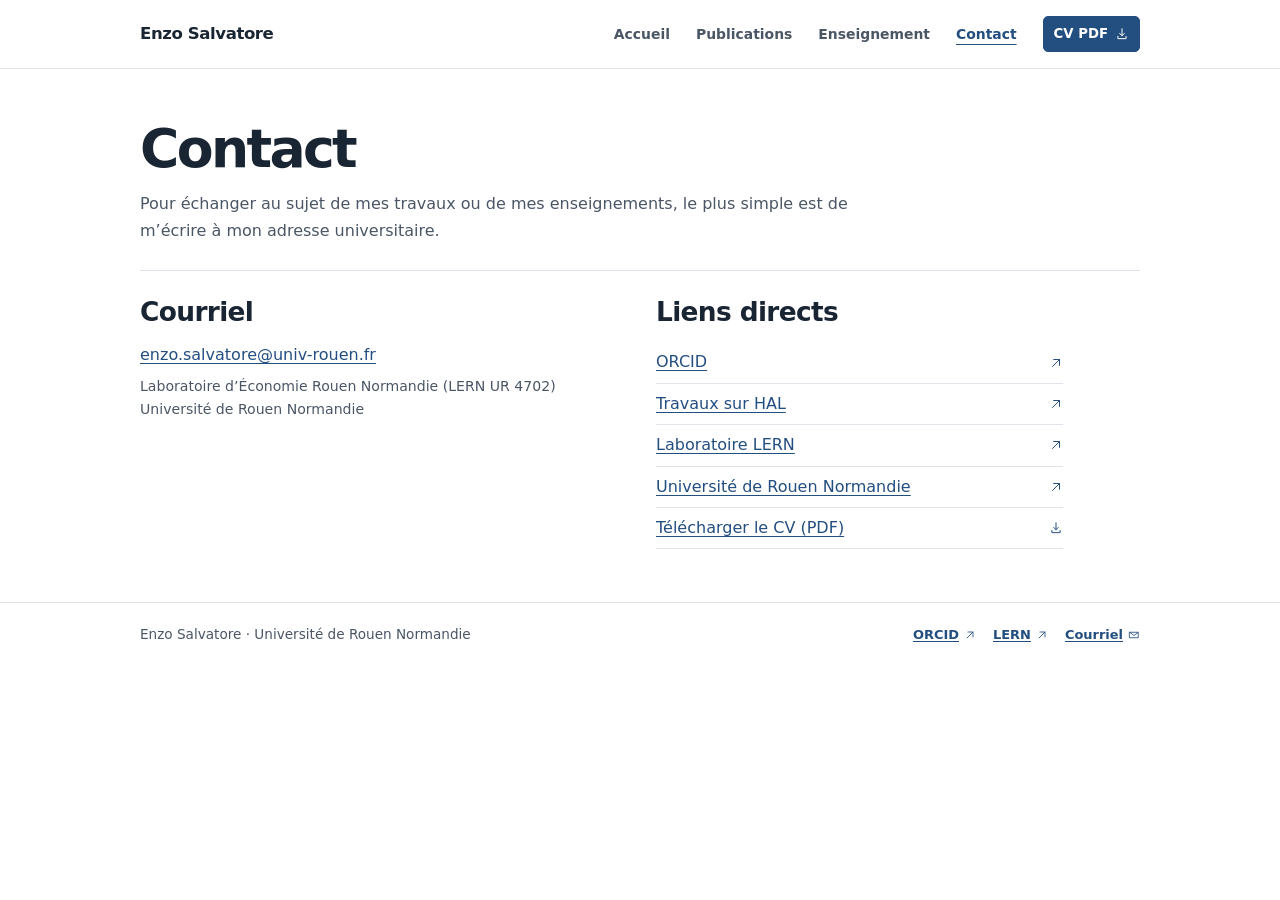
==== commit b5e3209b: "Add files via upload" ====
--- a/docs/contact.html
+++ b/docs/contact.html
@@ -10,9 +10,9 @@
   <meta property="og:title" content="Contact — Enzo Salvatore">
   <meta property="og:description" content="Coordonnées professionnelles et liens académiques d’Enzo Salvatore.">
   <meta property="og:url" content="https://salvatoreenzo.github.io/contact.html">
-  <meta property="og:image" content="https://salvatoreenzo.github.io/assets/img/portrait.webp">
-  <link rel="icon" type="image/svg+xml" href="assets/img/favicon.svg">
-  <link rel="stylesheet" href="assets/style.css">
+  <meta property="og:image" content="https://salvatoreenzo.github.io/portrait.webp">
+  <link rel="icon" type="image/svg+xml" href="favicon.svg">
+  <link rel="stylesheet" href="style.css">
 </head>
 <body>
   <a class="skip" href="#contenu">Aller au contenu</a>
@@ -21,7 +21,7 @@
       <a class="brand" href="index.html">Enzo Salvatore</a>
       <nav class="site-nav" aria-label="Navigation principale">
         <a href="index.html">Accueil</a><a href="publications.html">Publications</a><a href="enseignement.html">Enseignement</a><a href="contact.html" aria-current="page">Contact</a>
-        <a href="assets/docs/cv-enzo-salvatore.pdf" class="button primary small" download>CV PDF<svg aria-hidden="true" class="icon" viewBox="0 0 24 24" fill="none" stroke="currentColor" stroke-width="1.7" stroke-linecap="round" stroke-linejoin="round"><path d="M12 3v12m-4-4 4 4 4-4M5 16v4h14v-4"/></svg></a>
+        <a href="cv-enzo-salvatore.pdf" class="button primary small" download>CV PDF<svg aria-hidden="true" class="icon" width="14" height="14" viewBox="0 0 24 24" fill="none" stroke="currentColor" stroke-width="1.7" stroke-linecap="round" stroke-linejoin="round"><path d="M12 3v12m-4-4 4 4 4-4M5 16v4h14v-4"/></svg></a>
       </nav>
     </div>
   </header>
@@ -40,11 +40,11 @@
       <div>
         <h2>Liens directs</h2>
         <ul class="contact-links">
-          <li><a href="https://orcid.org/0009-0009-7687-543X">ORCID<svg aria-hidden="true" class="icon" viewBox="0 0 24 24" fill="none" stroke="currentColor" stroke-width="1.7" stroke-linecap="round" stroke-linejoin="round"><path d="M6 18 18 6M8 6h10v10"/></svg></a></li>
-          <li><a href="https://hal.science/search/index/?q=authFullName_t%3A%22Enzo%20Salvatore%22">Travaux sur HAL<svg aria-hidden="true" class="icon" viewBox="0 0 24 24" fill="none" stroke="currentColor" stroke-width="1.7" stroke-linecap="round" stroke-linejoin="round"><path d="M6 18 18 6M8 6h10v10"/></svg></a></li>
-          <li><a href="https://lern.univ-rouen.fr/">Laboratoire LERN<svg aria-hidden="true" class="icon" viewBox="0 0 24 24" fill="none" stroke="currentColor" stroke-width="1.7" stroke-linecap="round" stroke-linejoin="round"><path d="M6 18 18 6M8 6h10v10"/></svg></a></li>
-          <li><a href="https://www.univ-rouen.fr/">Université de Rouen Normandie<svg aria-hidden="true" class="icon" viewBox="0 0 24 24" fill="none" stroke="currentColor" stroke-width="1.7" stroke-linecap="round" stroke-linejoin="round"><path d="M6 18 18 6M8 6h10v10"/></svg></a></li>
-          <li><a href="assets/docs/cv-enzo-salvatore.pdf" download>Télécharger le CV (PDF)<svg aria-hidden="true" class="icon" viewBox="0 0 24 24" fill="none" stroke="currentColor" stroke-width="1.7" stroke-linecap="round" stroke-linejoin="round"><path d="M12 3v12m-4-4 4 4 4-4M5 16v4h14v-4"/></svg></a></li>
+          <li><a href="https://orcid.org/0009-0009-7687-543X">ORCID<svg aria-hidden="true" class="icon" width="14" height="14" viewBox="0 0 24 24" fill="none" stroke="currentColor" stroke-width="1.7" stroke-linecap="round" stroke-linejoin="round"><path d="M6 18 18 6M8 6h10v10"/></svg></a></li>
+          <li><a href="https://hal.science/search/index/?q=authFullName_t%3A%22Enzo%20Salvatore%22">Travaux sur HAL<svg aria-hidden="true" class="icon" width="14" height="14" viewBox="0 0 24 24" fill="none" stroke="currentColor" stroke-width="1.7" stroke-linecap="round" stroke-linejoin="round"><path d="M6 18 18 6M8 6h10v10"/></svg></a></li>
+          <li><a href="https://lern.univ-rouen.fr/">Laboratoire LERN<svg aria-hidden="true" class="icon" width="14" height="14" viewBox="0 0 24 24" fill="none" stroke="currentColor" stroke-width="1.7" stroke-linecap="round" stroke-linejoin="round"><path d="M6 18 18 6M8 6h10v10"/></svg></a></li>
+          <li><a href="https://www.univ-rouen.fr/">Université de Rouen Normandie<svg aria-hidden="true" class="icon" width="14" height="14" viewBox="0 0 24 24" fill="none" stroke="currentColor" stroke-width="1.7" stroke-linecap="round" stroke-linejoin="round"><path d="M6 18 18 6M8 6h10v10"/></svg></a></li>
+          <li><a href="cv-enzo-salvatore.pdf" download>Télécharger le CV (PDF)<svg aria-hidden="true" class="icon" width="14" height="14" viewBox="0 0 24 24" fill="none" stroke="currentColor" stroke-width="1.7" stroke-linecap="round" stroke-linejoin="round"><path d="M12 3v12m-4-4 4 4 4-4M5 16v4h14v-4"/></svg></a></li>
         </ul>
       </div>
     </section>
@@ -52,7 +52,7 @@
   <footer class="footer">
     <div class="container foot-grid">
       <p>Enzo Salvatore · Université de Rouen Normandie</p>
-      <div class="quick"><a href="https://orcid.org/0009-0009-7687-543X">ORCID<svg aria-hidden="true" class="icon" viewBox="0 0 24 24" fill="none" stroke="currentColor" stroke-width="1.7" stroke-linecap="round" stroke-linejoin="round"><path d="M6 18 18 6M8 6h10v10"/></svg></a><a href="https://lern.univ-rouen.fr/">LERN<svg aria-hidden="true" class="icon" viewBox="0 0 24 24" fill="none" stroke="currentColor" stroke-width="1.7" stroke-linecap="round" stroke-linejoin="round"><path d="M6 18 18 6M8 6h10v10"/></svg></a><a href="mailto:enzo.salvatore@univ-rouen.fr">Courriel<svg aria-hidden="true" class="icon" viewBox="0 0 24 24" fill="none" stroke="currentColor" stroke-width="1.7" stroke-linecap="round" stroke-linejoin="round"><path d="M3.5 6.5h17v11h-17zM4 7l8 6 8-6"/></svg></a></div>
+      <div class="quick"><a href="https://orcid.org/0009-0009-7687-543X">ORCID<svg aria-hidden="true" class="icon" width="14" height="14" viewBox="0 0 24 24" fill="none" stroke="currentColor" stroke-width="1.7" stroke-linecap="round" stroke-linejoin="round"><path d="M6 18 18 6M8 6h10v10"/></svg></a><a href="https://lern.univ-rouen.fr/">LERN<svg aria-hidden="true" class="icon" width="14" height="14" viewBox="0 0 24 24" fill="none" stroke="currentColor" stroke-width="1.7" stroke-linecap="round" stroke-linejoin="round"><path d="M6 18 18 6M8 6h10v10"/></svg></a><a href="mailto:enzo.salvatore@univ-rouen.fr">Courriel<svg aria-hidden="true" class="icon" width="14" height="14" viewBox="0 0 24 24" fill="none" stroke="currentColor" stroke-width="1.7" stroke-linecap="round" stroke-linejoin="round"><path d="M3.5 6.5h17v11h-17zM4 7l8 6 8-6"/></svg></a></div>
     </div>
   </footer>
 </body>
--- a/docs/style.css
+++ b/docs/style.css
@@ -0,0 +1,121 @@
+:root {
+  color-scheme: light;
+  --text: #1a2533;
+  --secondary: #4b5665;
+  --blue: #234e80;
+  --rule: #dfe4eb;
+  --soft: #f5f7fa;
+  --wrap: 1000px;
+  --sans: system-ui, -apple-system, BlinkMacSystemFont, "Segoe UI", sans-serif;
+}
+*, *::before, *::after { box-sizing: border-box; }
+body { margin: 0; background: #fff; color: var(--text); font: 1rem/1.65 var(--sans); }
+h1, h2, h3, p, figure, ul { margin: 0; }
+img { display: block; width: 100%; height: auto; }
+a { color: var(--blue); text-underline-offset: .19em; text-decoration-thickness: 1px; }
+a:hover { text-decoration-thickness: 2px; }
+a:focus-visible, summary:focus-visible { outline: 2px solid var(--blue); outline-offset: 4px; border-radius: 2px; }
+h1, h2, h3 { line-height: 1.22; font-weight: 650; }
+h1 { font-size: clamp(2.3rem, 5vw, 3.35rem); letter-spacing: -.049em; }
+h2 { font-size: clamp(1.3rem, 2.65vw, 1.65rem); letter-spacing: -.024em; }
+h3 { font-size: 1.06rem; letter-spacing: -.012em; }
+strong { font-weight: 650; }
+.container { width: min(calc(100% - 72px), var(--wrap)); margin-inline: auto; }
+.skip { position: absolute; z-index: 3; top: 8px; left: 8px; background: #fff; border: 1px solid var(--blue); padding: 7px 12px; transform: translateY(-180%); }
+.skip:focus { transform: none; }
+.site-head { border-bottom: 1px solid var(--rule); }
+.header-inner { min-height: 68px; display: flex; align-items: center; justify-content: space-between; gap: 18px; }
+.brand { color: var(--text); font-size: 1.035rem; font-weight: 700; white-space: nowrap; letter-spacing: -.025em; text-decoration: none; }
+.site-nav { display: flex; align-items: center; gap: clamp(11px, 2.1vw, 26px); font-size: .87rem; font-weight: 550; }
+.site-nav > a:not(.button) { color: var(--secondary); padding-block: 10px; text-decoration: none; }
+.site-nav > a:not(.button):is(:hover, [aria-current="page"]) { color: var(--blue); text-decoration: underline; text-underline-offset: .38em; }
+.button { display: inline-flex; align-items: center; justify-content: center; gap: 7px; padding: 7px 13px; min-height: 42px; border: 1px solid var(--rule); border-radius: 5px; text-decoration: none; font-weight: 600; font-size: .88rem; line-height: 1.3; }
+.button:hover { background: var(--soft); }
+.button.small { min-height: 36px; padding: 6px 10px; font-size: .83rem; white-space: nowrap; }
+.button.primary { background: var(--blue); color: #fff; border-color: var(--blue); }
+.button.primary:hover { background: #163c68; border-color: #163c68; }
+.button.outline { color: var(--blue); }
+.icon { width: 14px; height: 14px; flex: none; }
+.actions, .quick { display: flex; flex-wrap: wrap; align-items: center; gap: 7px 17px; }
+.quick a, .textlink { display: inline-flex; align-items: center; gap: 5px; width: fit-content; font-size: .89rem; font-weight: 550; }
+.quick a .icon, .textlink .icon { width: 12px; height: 12px; }
+.hero { display: grid; grid-template-columns: minmax(0, 1fr) 158px; grid-template-areas: "heading portrait" "details portrait"; gap: 14px 54px; padding: 57px 0 35px; }
+.profile-heading { grid-area: heading; }
+.hero-details { grid-area: details; }
+.hero .role { margin-top: 9px; font-size: 1.11rem; font-weight: 600; }
+.hero .affiliation { color: var(--secondary); font-size: .92rem; }
+.hero .affiliation a { color: inherit; }
+.hero .lede { max-width: 66ch; color: var(--secondary); }
+.hero .quick { margin-top: 17px; }
+.portrait { grid-area: portrait; align-self: start; }
+.portrait img { aspect-ratio: 4/5; object-fit: cover; object-position: center 40%; border-radius: 5px; }
+.section, .strip { padding: 25px 0 29px; border-top: 1px solid var(--rule); }
+.section h2, .strip h2 { margin-bottom: 14px; }
+.section-top { display: flex; align-items: baseline; justify-content: space-between; gap: 6px 18px; margin-bottom: 15px; }
+.section-top h2 { margin: 0; }
+.feature { max-width: 77ch; }
+.feature .pub-title { margin: 6px 0 5px; }
+.feature .pub-title a { color: var(--text); }
+.feature .byline, .feature .summary { margin-top: 6px; color: var(--secondary); font-size: .95rem; }
+.feature .quick { margin-top: 8px; }
+.feature .label, .bib .key { color: var(--secondary); font-size: .8rem; font-weight: 550; }
+.research-grid { display: grid; grid-template-columns: 1fr 1fr; gap: 18px 34px; }
+.research-item p { color: var(--secondary); margin: 4px 0 7px; font-size: .95rem; }
+.strip { display: flex; align-items: baseline; justify-content: space-between; gap: 9px 22px; }
+.strip h2 { margin-bottom: 5px; }
+.strip p { color: var(--secondary); }
+.page-intro { padding: 47px 0 26px; }
+.page-intro .intro { color: var(--secondary); max-width: 73ch; margin-top: 10px; }
+.section.sub:last-child { padding-bottom: 38px; }
+.citation { border-left: 2px solid var(--rule); margin-top: 14px; padding: 4px 12px; font-size: .9rem; }
+.citation summary { cursor: pointer; width: fit-content; color: var(--blue); }
+.citation p { margin-top: 5px; overflow-wrap: anywhere; }
+.bib { list-style: none; padding: 0; }
+.bib li { padding: 14px 0; border-bottom: 1px solid var(--rule); display: grid; grid-template-columns: 132px minmax(0, 1fr); gap: 3px 18px; }
+.bib li:first-child { padding-top: 0; }
+.bib li:last-child { border-bottom: 0; padding-bottom: 0; }
+.bib p { color: var(--secondary); margin-top: 4px; font-size: .94rem; }
+.bib .quick { margin-top: 5px; }
+.courses { border-collapse: collapse; width: 100%; text-align: left; line-height: 1.4; }
+.courses caption { caption-side: bottom; text-align: left; color: var(--secondary); margin-top: 9px; font-size: .86rem; }
+.courses th, .courses td { border-bottom: 1px solid var(--rule); padding: 11px 12px 11px 0; vertical-align: top; }
+.courses th:last-child, .courses td:last-child { padding-right: 0; text-align: right; }
+.courses thead th { color: var(--secondary); font-size: .82rem; font-weight: 600; }
+.courses tbody th { font-weight: 600; }
+.courses td, .courses small { color: var(--secondary); font-size: .9rem; }
+.courses small { display: block; }
+.courses td:last-child small { white-space: nowrap; }
+.pill { display: inline-block; color: var(--secondary); font-size: .8rem; font-weight: 500; margin-top: 4px; }
+.split { display: grid; grid-template-columns: 1fr 1fr; gap: 23px 32px; }
+.contact-box p { overflow-wrap: anywhere; }
+.contact-box .fine { margin-top: 6px; }
+.contact-links { list-style: none; padding: 0; max-width: 40ch; }
+.contact-links a { display: flex; align-items: center; justify-content: space-between; gap: 8px; padding: 7px 0; border-bottom: 1px solid var(--rule); width: 100%; }
+.fine { font-size: .88rem; color: var(--secondary); }
+.footer { border-top: 1px solid var(--rule); padding: 20px 0; margin-top: 15px; color: var(--secondary); font-size: .85rem; }
+.foot-grid { display: flex; justify-content: space-between; align-items: baseline; gap: 5px 19px; }
+.footer .quick a { font-size: .81rem; }
+@media (max-width: 690px) {
+  .container { width: calc(100% - 40px); }
+  .header-inner { min-height: auto; align-items: flex-start; gap: 1px; padding: 11px 0 6px; flex-direction: column; }
+  .site-nav { flex-wrap: wrap; column-gap: 14px; row-gap: 0; font-size: .82rem; }
+  .site-nav > a:not(.button) { padding-block: 8px; }
+}
+@media (max-width: 540px) {
+  .container { width: calc(100% - 34px); }
+  .hero { grid-template-columns: minmax(0, 1fr) 82px; grid-template-areas: "heading portrait" "details details"; gap: 12px 12px; padding: 29px 0 24px; }
+  .hero h1 { font-size: clamp(1.76rem, 7.25vw, 2.35rem); }
+  .hero .role { margin-top: 5px; font-size: .98rem; }
+  .hero .affiliation { font-size: .84rem; }
+  .hero .quick { margin-top: 12px; }
+  .page-intro { padding: 28px 0 21px; }
+  .section, .strip { padding: 19px 0 23px; }
+  .section-top, .strip, .foot-grid { flex-direction: column; }
+  .research-grid, .split, .bib li { grid-template-columns: 1fr; }
+  .courses th, .courses td { padding-right: 6px; }
+  .courses tbody th, .courses td, .courses small { font-size: .85rem; }
+  .courses thead th { font-size: .75rem; }
+}
+@media (max-width: 540px) {
+  .courses td:last-child small { white-space: normal; }
+}
